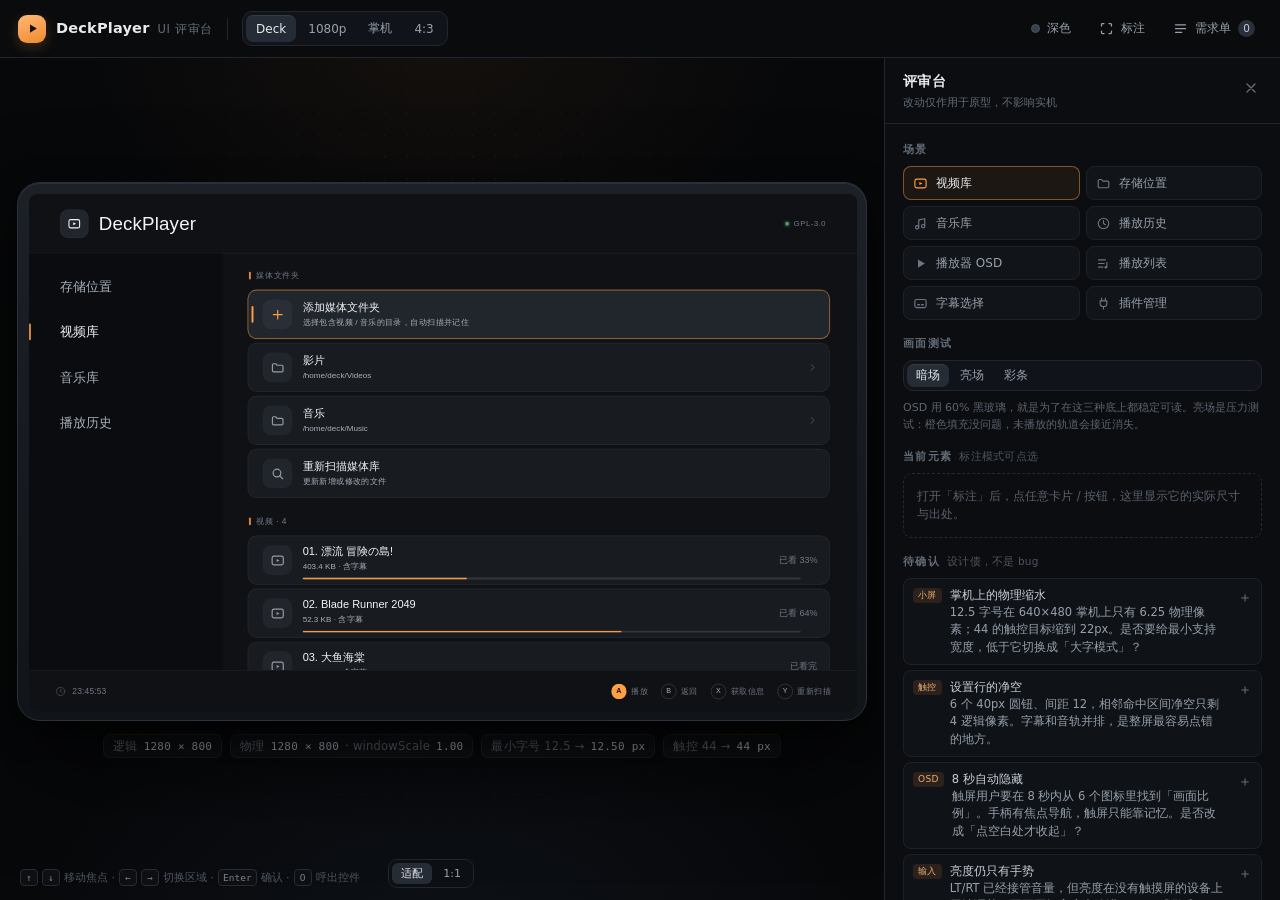
==== web/ui-review/index.html @ 8479e763 "新增浏览器版 UI 评审台：1:1 还原来检阅设计 目的是让设计评审脱离「必须坐在开发机前跑 C++」，在电脑 / 手机 / 平板上都能 打开、点、量、记需求，避免口头描述与实机再次跑偏。  不是第二" ====
<!DOCTYPE html>
<html lang="zh-CN">
<head>
<meta charset="utf-8">
<meta name="viewport" content="width=device-width, initial-scale=1, viewport-fit=cover">
<meta name="color-scheme" content="dark">
<title>DeckPlayer · UI 评审台</title>
<link rel="icon" href="data:image/svg+xml,%3Csvg xmlns='http://www.w3.org/2000/svg' viewBox='0 0 32 32'%3E%3Crect width='32' height='32' rx='9' fill='%23FF9F45'/%3E%3Cpath d='M12 9.5 22 16 12 22.5Z' fill='%231A1208'/%3E%3C/svg%3E">
<link rel="stylesheet" href="styles.css">
</head>
<body>

<div class="console" id="console">

  <header class="topbar">
    <div class="brand">
      <span class="brand-mark" aria-hidden="true">
        <svg width="15" height="15" viewBox="0 0 24 24"><path d="M8 5.4 19 12 8 18.6Z" fill="currentColor"/></svg>
      </span>
      <span class="brand-text">DeckPlayer<em>UI 评审台</em></span>
    </div>

    <div class="topbar-sep" aria-hidden="true"></div>

    <div class="seg" id="deviceSeg" role="group" aria-label="设备"></div>

    <div class="topbar-right">
      <button class="ghost-btn" id="themeBtn" title="切换深色 / OLED 真黑">
        <span class="dot" id="themeDot"></span><span class="lbl" id="themeLabel">深色</span>
      </button>
      <button class="ghost-btn" id="annotateBtn" title="显示尺寸标注与风险点 (N)">
        <svg width="15" height="15" viewBox="0 0 24 24" fill="none" stroke="currentColor" stroke-width="2" stroke-linecap="round"><path d="M4 8V5.5A1.5 1.5 0 0 1 5.5 4H8M16 4h2.5A1.5 1.5 0 0 1 20 5.5V8M20 16v2.5a1.5 1.5 0 0 1-1.5 1.5H16M8 20H5.5A1.5 1.5 0 0 1 4 18.5V16"/></svg>
        <span class="lbl">标注</span>
      </button>
      <button class="ghost-btn" id="dockBtn" title="评审面板 (D)">
        <svg width="15" height="15" viewBox="0 0 24 24" fill="none" stroke="currentColor" stroke-width="2" stroke-linecap="round"><path d="M4 6h16M4 12h16M4 18h10"/></svg>
        <span class="lbl">需求单</span>
        <span class="pill-count" id="dockCount">0</span>
      </button>
    </div>
  </header>

  <div class="workbench" id="workbench">
    <main class="stage" id="stage">
      <div class="device-wrap">
        <div class="device" id="device">
          <div class="screen" id="screen" data-theme="dark"></div>
        </div>
        <div class="stage-meta" id="stageMeta"></div>
      </div>

      <div class="stage-hint" id="stageHint">
        <kbd>↑</kbd><kbd>↓</kbd> 移动焦点 · <kbd>←</kbd><kbd>→</kbd> 切换区域 · <kbd>Enter</kbd> 确认 · <kbd>O</kbd> 呼出控件
      </div>

      <div class="stage-zoom" id="stageZoom" role="group" aria-label="缩放">
        <button data-zoom="fit" class="on" title="缩放到适合窗口">适配</button>
        <button data-zoom="actual" title="1:1 逻辑像素，可滚动查看细节">1:1</button>
      </div>
    </main>

    <aside class="dock" id="dock" aria-label="评审面板">
      <div class="dock-head">
        <div>
          <h2>评审台</h2>
          <p>改动仅作用于原型，不影响实机</p>
        </div>
        <button class="icon-btn" id="dockClose" aria-label="收起">
          <svg width="16" height="16" viewBox="0 0 24 24" fill="none" stroke="currentColor" stroke-width="2" stroke-linecap="round"><path d="M6 6l12 12M18 6L6 18"/></svg>
        </button>
      </div>

      <div class="dock-body">
        <section class="dock-sec">
          <h3>场景</h3>
          <div class="scenarios" id="scenarios"></div>
        </section>

        <section class="dock-sec">
          <h3>画面测试</h3>
          <div class="seg tiny" id="sceneSeg" role="group" aria-label="播放器画面">
            <button data-scene="dark" class="on">暗场</button>
            <button data-scene="bright">亮场</button>
            <button data-scene="bars">彩条</button>
          </div>
          <p class="dock-note">OSD 用 60% 黑玻璃，就是为了在这三种底上都稳定可读。亮场是压力测试：橙色填充没问题，未播放的轨道会接近消失。</p>
        </section>

        <section class="dock-sec" id="specSection">
          <h3>当前元素 <span class="dim" id="specHint">标注模式可点选</span></h3>
          <div id="specBox" class="spec-empty">
            打开「标注」后，点任意卡片 / 按钮，这里显示它的实际尺寸与出处。
          </div>
        </section>

        <section class="dock-sec">
          <h3>待确认 <span class="dim">设计债，不是 bug</span></h3>
          <div id="risks" class="risks"></div>
        </section>

        <section class="dock-sec">
          <h3>需求单 <span class="count" id="count">0</span></h3>
          <div class="composer" id="composer">
            <div class="composer-target" id="composerTarget">整体 · 视频库</div>
            <textarea id="commentInput" rows="2" placeholder="哪里不对、希望改成什么样…"></textarea>
            <div class="composer-actions">
              <button class="primary" id="addComment">记一条</button>
              <button id="exportMd">导出 Markdown</button>
              <button id="clearComments" class="danger-ghost">清空</button>
            </div>
          </div>
          <div class="comments" id="comments"></div>
        </section>

        <p class="dock-foot">
          原型与实机的差异：字体用系统字代替内置中文字体；画面是 CSS 模拟；
          封面图尚未接入。其余尺寸、颜色、间距均取自 <code>ui/design.hpp</code>。
        </p>
      </div>
    </aside>
  </div>
</div>

<div class="tooltip" id="tooltip" hidden></div>
<div class="toast" id="toast" hidden></div>

<script src="app.js"></script>
</body>
</html>
---- web/ui-review/styles.css ----
/* ============================================================
   DeckPlayer · UI 评审台
   控制台自身的样式与「模拟器内」的样式分开：
   .screen 内部的所有数值 = 实机逻辑像素，1:1 对应 ui/design.hpp
   ============================================================ */

* { box-sizing: border-box; }

:root {
  --c-bg:      #07080A;
  --c-panel:   #0C0E11;
  --c-panel-2: #111419;
  --c-line:    #22262D;
  --c-line-2:  #2C323A;
  --c-ink:     #E8EAEE;
  --c-dim:     #99A1AC;
  --c-mute:    #646C78;
  --c-accent:  #FF9F45;
  --c-blue:    #6AA6FF;
  --font-ui: -apple-system, BlinkMacSystemFont, "SF Pro Text", "Segoe UI",
             "PingFang SC", "Hiragino Sans GB", "Microsoft YaHei", system-ui, sans-serif;
  --font-num: "SF Mono", ui-monospace, "JetBrains Mono", Menlo, monospace;
}

html, body {
  margin: 0;
  height: 100%;
  background: var(--c-bg);
  color: var(--c-ink);
  font-family: var(--font-ui);
  -webkit-font-smoothing: antialiased;
  text-rendering: optimizeLegibility;
  overflow: hidden;
}

button { font: inherit; color: inherit; background: none; border: 0; cursor: pointer; }
button:focus-visible { outline: 2px solid var(--c-blue); outline-offset: 2px; }
code { font-family: var(--font-num); font-size: .92em; color: #B9C1CC; }

/* ── 控制台骨架 ───────────────────────────────────────────── */

.console {
  display: grid;
  grid-template-rows: 58px minmax(0, 1fr);
  height: 100dvh;
}

.workbench {
  --dock-w: 396px;
  position: relative;
  display: grid;
  grid-template-columns: minmax(0, 1fr) 396px;
  min-height: 0;
  transition: grid-template-columns .22s ease;
}
.workbench.dock-closed { grid-template-columns: minmax(0, 1fr) 0px; --dock-w: 0px; }
.workbench.dock-closed .dock { display: none; }

/* ── 顶栏 ─────────────────────────────────────────────────── */

.topbar {
  display: flex;
  align-items: center;
  gap: 14px;
  padding: 0 14px 0 18px;
  border-bottom: 1px solid var(--c-line);
  background: rgba(10, 12, 15, .92);
  backdrop-filter: blur(14px);
  z-index: 5;
}

.brand { display: flex; align-items: center; gap: 10px; flex: none; }
.brand-mark {
  width: 28px; height: 28px; border-radius: 9px;
  display: grid; place-items: center;
  color: #1A1208;
  background: linear-gradient(160deg, #FFB877, #F08A2E);
  box-shadow: 0 4px 14px rgba(255, 159, 69, .22);
}
.brand-text {
  font-size: 14.5px; font-weight: 600; letter-spacing: .2px;
  display: flex; align-items: baseline; gap: 8px; white-space: nowrap;
}
.brand-text em {
  font-style: normal; font-weight: 400; font-size: 11.5px;
  color: var(--c-mute); letter-spacing: .06em;
}

.topbar-sep { width: 1px; height: 22px; background: var(--c-line); flex: none; }

.topbar-right { margin-left: auto; display: flex; align-items: center; gap: 6px; }

.seg {
  display: flex; gap: 2px; padding: 3px;
  background: #101319;
  border: 1px solid var(--c-line);
  border-radius: 10px;
}
.seg button {
  padding: 5px 10px; border-radius: 7px;
  font-size: 12px; color: var(--c-dim); white-space: nowrap;
  transition: background .12s, color .12s;
}
.seg button:hover { color: var(--c-ink); background: rgba(255,255,255,.04); }
.seg button.on {
  color: var(--c-ink); background: #262C35;
  box-shadow: inset 0 1px 0 rgba(255,255,255,.07);
}
.seg.tiny button { font-size: 11.5px; padding: 4px 9px; }

.ghost-btn {
  display: inline-flex; align-items: center; gap: 7px;
  height: 30px; padding: 0 10px; border-radius: 8px;
  font-size: 12px; color: var(--c-dim);
  border: 1px solid transparent;
  transition: background .12s, color .12s, border-color .12s;
}
.ghost-btn:hover { color: var(--c-ink); background: #14181E; border-color: var(--c-line); }
.ghost-btn.on { color: var(--c-ink); background: rgba(106,166,255,.10); border-color: rgba(106,166,255,.35); }
.ghost-btn .dot {
  width: 9px; height: 9px; border-radius: 50%;
  background: #3A404A; border: 1px solid #4A515C;
}
.ghost-btn .dot.oled { background: #000; border-color: #545B66; }
.pill-count {
  min-width: 17px; height: 17px; padding: 0 4px; border-radius: 9px;
  background: #2A303A; color: #C8CED8;
  font-size: 10.5px; line-height: 17px; text-align: center;
  font-variant-numeric: tabular-nums;
}
.pill-count.has { background: var(--c-accent); color: #1A1208; font-weight: 600; }

.icon-btn {
  width: 30px; height: 30px; border-radius: 8px;
  display: grid; place-items: center; color: var(--c-mute);
}
.icon-btn:hover { background: #191D24; color: var(--c-ink); }

/* ── 舞台 ─────────────────────────────────────────────────── */

.stage {
  position: relative;
  display: flex; align-items: center; justify-content: center;
  min-width: 0; min-height: 0;
  padding: 26px 24px 44px;
  overflow: hidden;
  background:
    radial-gradient(58% 46% at 50% -4%, rgba(255,159,69,.055), transparent 72%),
    radial-gradient(70% 60% at 50% 112%, rgba(86,118,168,.09), transparent 72%),
    #07080A;
}
.stage::before {
  content: "";
  position: absolute; inset: 0;
  background-image: radial-gradient(rgba(255,255,255,.045) 1px, transparent 1px);
  background-size: 22px 22px;
  -webkit-mask-image: radial-gradient(60% 60% at 50% 46%, #000 30%, transparent 100%);
  mask-image: radial-gradient(60% 60% at 50% 46%, #000 30%, transparent 100%);
  pointer-events: none;
}

.device-wrap { position: relative; display: flex; flex-direction: column; align-items: center; gap: 13px; }
.device {
  position: relative;
  padding: 11px;
  border-radius: 23px;
  background: linear-gradient(180deg, #1C2027, #111419);
  border: 1px solid #2B313A;
  box-shadow:
    0 44px 100px rgba(0,0,0,.66),
    0 10px 30px rgba(0,0,0,.5),
    inset 0 1px 0 rgba(255,255,255,.07);
}

.stage-meta {
  display: flex; align-items: center; gap: 8px; flex-wrap: wrap; justify-content: center;
  font-size: 11.5px; color: var(--c-mute);
  letter-spacing: .02em;
}
.stage-meta b {
  font-weight: 500; color: #B7BECA;
  font-family: var(--font-num); font-size: 11px;
}
.stage-meta .chip {
  display: inline-flex; align-items: center; gap: 6px;
  height: 24px; padding: 0 9px; border-radius: 7px;
  background: rgba(255,255,255,.035);
  border: 1px solid rgba(255,255,255,.055);
}
.stage-meta .chip.warn {
  color: #FFC98E; background: rgba(255,159,69,.09);
  border-color: rgba(255,159,69,.24);
}

.stage-hint {
  position: absolute; left: 20px; bottom: 14px;
  display: flex; align-items: center; gap: 4px;
  font-size: 11px; color: #4E5661; white-space: nowrap;
  pointer-events: none;
}

.stage-zoom {
  position: absolute; right: calc(var(--dock-w) + 14px); bottom: 12px;
  z-index: 8;
  display: flex; gap: 2px; padding: 3px;
  border-radius: 9px;
  background: rgba(13,16,20,.9);
  border: 1px solid var(--c-line);
  backdrop-filter: blur(10px);
}
.stage-zoom button {
  padding: 3px 9px; border-radius: 6px;
  font-size: 11px; color: var(--c-dim);
}
.stage-zoom button:hover { color: var(--c-ink); }
.stage-zoom button.on { background: #262C35; color: var(--c-ink); }

/* 1:1 查看：设备按字号真实大小铺开，舞台滚动 */
.stage.zoomed {
  display: block;
  overflow: auto;
  padding: 16px 16px 42px;
}
.stage.zoomed .device-wrap { width: max-content; margin: 0 auto; }
.stage-hint kbd {
  font-family: var(--font-num); font-size: 9.5px;
  min-width: 18px; height: 17px; padding: 0 4px;
  display: inline-grid; place-items: center;
  border: 1px solid #262C34; border-radius: 4px;
  color: #7A828E; background: #0D0F13;
}

/* ── 评审面板 ─────────────────────────────────────────────── */

.dock {
  display: flex; flex-direction: column;
  min-height: 0;
  background: #0B0D10;
  border-left: 1px solid var(--c-line);
  z-index: 4;
}
.dock-head {
  flex: none; display: flex; align-items: flex-start; gap: 12px;
  padding: 15px 14px 13px 18px;
  border-bottom: 1px solid var(--c-line);
}
.dock-head h2 { margin: 0; font-size: 13.5px; font-weight: 600; letter-spacing: .02em; }
.dock-head p { margin: 4px 0 0; font-size: 11px; color: var(--c-mute); }
.dock-head .icon-btn { margin-left: auto; }

.dock-body { overflow-y: auto; padding: 2px 18px 26px; scrollbar-width: thin; }
.dock-body::-webkit-scrollbar { width: 5px; }
.dock-body::-webkit-scrollbar-thumb { background: #262C34; border-radius: 3px; }

.dock-sec { padding-top: 17px; }
.dock-sec h3 {
  margin: 0 0 9px; font-size: 10.5px; font-weight: 600;
  letter-spacing: .13em; text-transform: uppercase; color: var(--c-mute);
  display: flex; align-items: center; gap: 7px;
}
.dock-sec h3 .dim { font-weight: 400; letter-spacing: .02em; text-transform: none; color: #4E5661; font-size: 10.5px; }
.dock-sec h3 .count {
  margin-left: auto; min-width: 18px; height: 18px; padding: 0 5px;
  border-radius: 9px; background: #232932; color: #AEB6C2;
  font-size: 10.5px; line-height: 18px; text-align: center; letter-spacing: 0;
}
.dock-sec h3 .count.has { background: var(--c-accent); color: #1A1208; }

.dock-note { margin: 8px 0 0; font-size: 11px; line-height: 1.55; color: #5C646F; }

.scenarios { display: grid; grid-template-columns: 1fr 1fr; gap: 6px; }
.scenario {
  display: flex; align-items: center; gap: 8px;
  height: 34px; padding: 0 9px; border-radius: 8px;
  background: #11151A; border: 1px solid #1D2229;
  font-size: 12px; color: var(--c-dim); text-align: left;
  transition: background .12s, border-color .12s, color .12s;
}
.scenario svg { color: #6E7683; flex: none; }
.scenario:hover { background: #161B22; color: var(--c-ink); border-color: #2A313A; }
.scenario.on { color: var(--c-ink); border-color: rgba(255,159,69,.45); background: rgba(255,159,69,.07); }
.scenario.on svg { color: var(--c-accent); }

.spec-empty {
  padding: 13px 13px; border-radius: 9px;
  border: 1px dashed #242A32;
  font-size: 11.5px; line-height: 1.6; color: #59616C;
}
.spec-card {
  border: 1px solid #232932; border-radius: 10px;
  background: #11151A; padding: 12px 13px;
}
.spec-card .name { font-size: 12.5px; font-weight: 600; color: var(--c-ink); }
.spec-card .path { margin-top: 3px; font-family: var(--font-num); font-size: 10px; color: #5D6671; word-break: break-all; }
.spec-card dl { margin: 10px 0 0; display: grid; grid-template-columns: 54px 1fr; gap: 6px 8px; }
.spec-card dt { font-size: 10.5px; color: #5D6671; }
.spec-card dd { margin: 0; font-size: 11.5px; color: #C2C9D4; line-height: 1.45; }
.spec-card .risk {
  margin-top: 11px; padding: 9px 10px; border-radius: 7px;
  background: rgba(255,159,69,.07); border: 1px solid rgba(255,159,69,.2);
  font-size: 11px; line-height: 1.55; color: #E7BE93;
}
.spec-card .risk b { display: block; color: #FFB877; font-size: 10.5px; letter-spacing: .06em; margin-bottom: 3px; }
.spec-card .use {
  margin-top: 10px; width: 100%; height: 30px; border-radius: 7px;
  background: #222933; color: #D6DCE5; font-size: 11.5px;
}
.spec-card .use:hover { background: #2A323D; color: #fff; }

.risks { display: flex; flex-direction: column; gap: 5px; }
.risk-item {
  display: flex; align-items: flex-start; gap: 8px;
  padding: 8px 9px; border-radius: 8px;
  background: #0F1216; border: 1px solid #1C2128;
  font-size: 11.5px; line-height: 1.5; color: #96A0AC;
}
.risk-item .tag {
  flex: none; margin-top: 1px; padding: 1px 5px; border-radius: 4px;
  font-size: 9px; letter-spacing: .04em;
  background: rgba(255,159,69,.12); color: #E8AE73;
}
.risk-item button {
  margin-left: auto; flex: none; width: 20px; height: 20px; border-radius: 5px;
  color: #6E7783; font-size: 14px; line-height: 1;
}
.risk-item button:hover { background: #232A33; color: #fff; }

.composer {
  border: 1px solid #232932; border-radius: 10px; background: #101419;
  padding: 9px 10px 10px;
}
.composer-target {
  font-size: 10.5px; color: #808A96; margin-bottom: 7px;
  display: flex; align-items: center; gap: 5px;
}
.composer-target::before {
  content: ""; width: 3px; height: 11px; border-radius: 2px; background: var(--c-accent);
}
.composer textarea {
  width: 100%; resize: vertical; min-height: 48px; max-height: 140px;
  background: #0A0D10; border: 1px solid #20262E; border-radius: 7px;
  color: var(--c-ink); font: 12px/1.55 var(--font-ui);
  padding: 7px 8px; outline: none;
}
.composer textarea:focus { border-color: rgba(106,166,255,.5); }
.composer textarea::placeholder { color: #4C545F; }
.composer-actions { display: flex; gap: 6px; margin-top: 7px; }
.composer-actions button {
  height: 27px; padding: 0 10px; border-radius: 6px;
  font-size: 11.5px; color: var(--c-dim); background: #171C22;
  border: 1px solid #232A33;
}
.composer-actions button:hover { color: #fff; background: #1D232B; }
.composer-actions .primary {
  background: linear-gradient(180deg, #FFAE5C, #F2922F);
  border-color: transparent; color: #1A1208; font-weight: 600;
}
.composer-actions .primary:hover { filter: brightness(1.06); background: linear-gradient(180deg, #FFAE5C, #F2922F); color: #1A1208; }
.composer-actions .danger-ghost { margin-left: auto; border-color: transparent; background: none; color: #5F6773; }
.composer-actions .danger-ghost:hover { color: #FF8A8A; background: rgba(255,107,107,.08); }

.comments { display: flex; flex-direction: column; gap: 6px; margin-top: 9px; }
.comment {
  position: relative; padding: 9px 10px 9px 12px; border-radius: 8px;
  background: #101419; border: 1px solid #1E242C;
}
.comment::before {
  content: ""; position: absolute; left: 0; top: 9px; bottom: 9px;
  width: 2px; border-radius: 1px; background: rgba(255,159,69,.65);
}
.comment .meta {
  display: flex; align-items: center; gap: 6px;
  font-size: 10px; color: #5F6874; margin-bottom: 4px;
}
.comment .meta b { font-weight: 500; color: #9AA4B0; font-size: 10.5px; }
.comment .meta button { margin-left: auto; color: #4F5762; font-size: 13px; line-height: 1; }
.comment .meta button:hover { color: #FF8A8A; }
.comment p { margin: 0; font-size: 11.5px; line-height: 1.55; color: #C6CDD7; white-space: pre-wrap; word-break: break-word; }

.dock-foot {
  margin: 22px 0 0; padding-top: 14px; border-top: 1px solid #1B2027;
  font-size: 10.5px; line-height: 1.65; color: #4F5762;
}

/* ── 提示 ─────────────────────────────────────────────────── */

.tooltip {
  position: fixed; z-index: 90; pointer-events: none;
  max-width: 320px; padding: 7px 9px; border-radius: 7px;
  background: rgba(16,20,25,.97); border: 1px solid rgba(106,166,255,.4);
  box-shadow: 0 10px 30px rgba(0,0,0,.5);
  font-size: 11px; line-height: 1.5; color: #DCE2EA;
}
.tooltip b { display: block; font-size: 11.5px; color: #fff; margin-bottom: 2px; }
.tooltip em { font-style: normal; color: #8FB8F5; font-family: var(--font-num); font-size: 10.5px; }

.toast {
  position: fixed; left: 50%; top: 72px; transform: translateX(-50%);
  z-index: 95; padding: 9px 15px; border-radius: 9px;
  background: rgba(20,25,31,.96); border: 1px solid #2C333D;
  box-shadow: 0 16px 40px rgba(0,0,0,.5);
  font-size: 12px; color: #DCE2EA; white-space: nowrap;
  animation: toastIn .18s ease-out;
}
@keyframes toastIn { from { opacity: 0; transform: translate(-50%, -6px); } }

/* ============================================================
   模拟器：以下全部是实机逻辑像素
   ============================================================ */

.screen {
  --bg: #0F1114;
  --surface: #181B20;
  --surface-raised: #21252C;
  --surface-sunken: #2A2F37;
  --outline: #2B3038;
  --outline-strong: #3C434E;
  --text: #F3F4F6;
  --text-dim: #A8AFBA;
  --text-mute: #717884;
  --accent: #FF9F45;
  --accent-ink: #1A1208;
  --danger: #FF6B6B;
  --sidebar: #0A0C0F;

  position: relative;
  overflow: hidden;
  border-radius: 13px;
  background: var(--bg);
  color: var(--text);
  font-family: -apple-system, BlinkMacSystemFont, "PingFang SC", "Hiragino Sans GB",
               "Microsoft YaHei", "Noto Sans CJK SC", sans-serif;
  font-size: 17px;
  line-height: 1.32;
  transform-origin: top left;
  user-select: none;
  -webkit-tap-highlight-color: transparent;
}
.screen[data-theme="oled"] {
  --bg: #000000;
  --surface: #0B0C0F;
  --surface-raised: #15171B;
  --surface-sunken: #1E2126;
  --outline: #1E2126;
  --outline-strong: #333841;
  --text-mute: #6C737E;
  --sidebar: #000000;
}

.screen button { cursor: pointer; }
.app { position: absolute; inset: 0; display: flex; flex-direction: column; }
.app.hidden { opacity: 0; pointer-events: none; }

/* 顶栏 */
.app-header {
  flex: none; height: 92px;
  display: flex; align-items: center; gap: 16px;
  padding: 0 48px;
  border-bottom: 1px solid rgba(255,255,255,.055);
}
.app-header .mark {
  width: 44px; height: 44px; border-radius: 12px;
  background: var(--surface-raised);
  border: 1px solid var(--outline);
  display: grid; place-items: center;
  color: var(--text);
}
.app-header .mark svg { width: 22px; height: 22px; }
.app-header h1 {
  margin: 0; font-size: 29px; font-weight: 500; letter-spacing: .2px;
}
.app-header .ver {
  margin-left: auto; display: flex; align-items: center; gap: 7px;
  font-size: 12.5px; color: var(--text-mute); letter-spacing: .04em;
}
.app-header .ver i {
  width: 6px; height: 6px; border-radius: 50%; background: #4C9E6A;
  box-shadow: 0 0 0 3px rgba(76,158,106,.14);
}

/* 主体 */
.app-body { flex: 1; display: flex; min-height: 0; }

.sidebar {
  flex: none; width: 300px;
  padding: 20px 0;
  background: var(--sidebar);
  display: flex; flex-direction: column; gap: 8px;
  border-right: 1px solid rgba(255,255,255,.035);
}
.nav-item {
  position: relative; height: 62px; flex: none;
  display: flex; align-items: center;
  padding: 0 40px 0 48px;
  font-size: 20px; color: var(--text-dim);
  transition: color .1s;
}
.nav-item .bar {
  position: absolute; left: 0; top: 50%; transform: translateY(-50%);
  width: 3px; height: 0; border-radius: 2px; background: var(--accent);
  transition: height .12s ease;
}
.nav-item.active { color: var(--text); }
.nav-item.active .bar { height: 26px; opacity: .85; }
.nav-item.focused { color: #fff; }
.nav-item.focused .bar { height: 26px; opacity: 1; }
.nav-item.focused::after {
  content: ""; position: absolute; inset: 6px 12px 6px 6px;
  border-radius: 10px; background: rgba(255,255,255,.035); z-index: -1;
}

.main { flex: 1; min-width: 0; display: flex; flex-direction: column; }
.list {
  flex: 1; min-height: 0; overflow-y: auto;
  padding: 4px 28px 110px 24px;
  scrollbar-width: thin;
  scrollbar-color: rgba(255,255,255,.1) transparent;
}
.list::-webkit-scrollbar { width: 4px; }
.list::-webkit-scrollbar-thumb { background: rgba(255,255,255,.1); border-radius: 2px; }

/* 分组标题 */
.section-h {
  height: 46px;
  display: flex; align-items: center; gap: 8px;
  padding: 14px 0 0 16px;
  font-size: 13px; letter-spacing: .6px; color: var(--text-mute);
}
.section-h .tick {
  width: 3px; height: 12px; border-radius: 1.5px;
  background: rgba(255,159,69,.85);
}

/* 卡片行 */
.cell {
  position: relative;
  height: 76px;
  margin: 6px 14px;
  padding: 0 18px 0 22px;
  border-radius: 14px;
  background: var(--surface);
  border: 1px solid rgba(43,48,56,.75);
  display: flex; align-items: center; gap: 16px;
  transition: background .12s, border-color .12s;
}
.screen[data-theme="oled"] .cell { border-color: rgba(46,52,61,.75); }
.cell.focused {
  background: var(--surface-raised);
  border-color: rgba(255,159,69,.65);
  box-shadow: 0 0 0 1px rgba(255,159,69,.10);
}
.cell.focused::before {
  content: ""; position: absolute; left: 5px; top: 50%;
  width: 3px; height: 26px; border-radius: 1.5px;
  background: var(--accent); transform: translateY(-50%);
}
.cell .tile {
  flex: none; width: 46px; height: 46px; border-radius: 13px;
  background: rgba(42,47,55,.55);
  display: grid; place-items: center;
  color: rgba(168,175,186,.85);
}
.cell.focused .tile { background: var(--surface-sunken); color: var(--accent); }
.cell .body { flex: 1; min-width: 0; display: flex; flex-direction: column; gap: 3px; }
.cell.has-progress .body { transform: translateY(-3px); }
.cell .title {
  font-size: 17px; color: var(--text);
  white-space: nowrap; overflow: hidden; text-overflow: ellipsis;
}
.cell .sub {
  font-size: 12.5px; color: var(--text-dim);
  white-space: nowrap; overflow: hidden; text-overflow: ellipsis;
}
.cell .badge {
  flex: none; font-size: 14px; color: var(--text-mute);
  font-variant-numeric: tabular-nums;
}
.cell.focused .badge { color: var(--text-dim); }
.cell .chev { flex: none; color: rgba(113,120,132,.8); display: grid; place-items: center; }
.cell .pbar {
  position: absolute; left: 84px; right: 44px; bottom: 7px;
  height: 3px; border-radius: 2px; overflow: hidden;
  background: rgba(243,244,246,.12);
}
.cell .pbar i {
  display: block; height: 100%; border-radius: 2px;
  background: rgba(255,159,69,.95);
}

/* 空态 */
.empty-state {
  height: 260px; display: flex; flex-direction: column;
  align-items: center; justify-content: center; gap: 0;
  padding-bottom: 24px;
}
.empty-state .ring {
  width: 76px; height: 76px; border-radius: 50%;
  background: rgba(24,27,32,.9); border: 1px solid rgba(43,48,56,.9);
  display: grid; place-items: center; color: rgba(255,159,69,.9);
  margin-bottom: 22px;
}
.empty-state .t { font-size: 17px; color: var(--text); }
.empty-state .h {
  margin-top: 10px; font-size: 12.5px; line-height: 1.6;
  color: rgba(168,175,186,.78); text-align: center; white-space: pre-line;
}

/* 底部提示栏 */
.app-footer {
  flex: none; height: 64px;
  display: flex; align-items: center;
  padding: 0 40px;
  border-top: 1px solid rgba(255,255,255,.055);
  font-size: 13px; color: var(--text-mute);
}
.app-footer .clock {
  display: flex; align-items: center; gap: 9px;
  font-variant-numeric: tabular-nums; letter-spacing: .02em;
}
.app-footer .clock svg { opacity: .55; }
.app-footer .hints { margin-left: auto; display: flex; align-items: center; gap: 20px; }
.hint { display: flex; align-items: center; gap: 7px; white-space: nowrap; }
.hint .k {
  width: 24px; height: 24px; border-radius: 50%;
  border: 1px solid var(--outline-strong);
  display: grid; place-items: center;
  font-size: 11px; color: var(--text-dim); letter-spacing: .02em;
}
.hint .k.a { background: var(--accent); border-color: transparent; color: var(--accent-ink); font-weight: 600; }

/* 正在播放条 */
.np {
  position: absolute; left: 0; right: 0; bottom: 64px; height: 64px;
  display: flex; align-items: center; gap: 14px;
  padding: 0 28px;
  background: var(--surface);
  border-top: 1px solid var(--outline);
}
.np .tile {
  width: 40px; height: 40px; border-radius: 10px;
  background: var(--accent); color: var(--accent-ink);
  display: grid; place-items: center;
}
.np .meta { min-width: 0; display: flex; flex-direction: column; gap: 2px; }
.np .t { font-size: 17px; white-space: nowrap; overflow: hidden; text-overflow: ellipsis; }
.np .s { font-size: 12.5px; color: var(--text-dim); }
.np .time { margin-left: auto; font-size: 14px; color: var(--text-mute); font-variant-numeric: tabular-nums; }
.np .line { position: absolute; left: 0; right: 0; bottom: 0; height: 2px; background: rgba(255,255,255,.08); }
.np .line i { display: block; height: 100%; background: var(--accent); }

/* ── 播放器 ───────────────────────────────────────────────── */

.player {
  position: absolute; inset: 0; background: #000;
  opacity: 0; pointer-events: none;
  transition: opacity .18s ease;
  z-index: 10;
}
.player.on { opacity: 1; pointer-events: auto; }

.scene { position: absolute; inset: 0; overflow: hidden; }
.scene .grain {
  position: absolute; inset: 0; opacity: .055; mix-blend-mode: overlay;
  background-image: url("data:image/svg+xml,%3Csvg xmlns='http://www.w3.org/2000/svg' width='140' height='140'%3E%3Cfilter id='n'%3E%3CfeTurbulence type='fractalNoise' baseFrequency='.9' numOctaves='2'/%3E%3C/filter%3E%3Crect width='140' height='140' filter='url(%23n)'/%3E%3C/svg%3E");
}
.scene.dark {
  background:
    radial-gradient(52% 62% at 26% 34%, rgba(72,110,124,.42), transparent 68%),
    radial-gradient(40% 46% at 74% 26%, rgba(146,96,54,.24), transparent 70%),
    radial-gradient(70% 70% at 52% 108%, rgba(16,30,44,.9), transparent 74%),
    linear-gradient(165deg, #16202A 0%, #0C1319 46%, #06090C 100%);
}
.scene.dark::after {
  content: ""; position: absolute; inset: 0;
  background: radial-gradient(62% 66% at 50% 46%, transparent 40%, rgba(0,0,0,.62) 100%);
}
.scene.bright {
  background:
    radial-gradient(46% 54% at 62% 28%, #FFFFFF 0%, rgba(255,255,255,0) 70%),
    radial-gradient(60% 60% at 20% 72%, #C8D8E4 0%, rgba(200,216,228,0) 72%),
    linear-gradient(174deg, #EFF3F6 0%, #D6E1EA 52%, #AFC2D2 100%);
}
.scene.bars {
  background:
    linear-gradient(180deg,
      #B9B9B9 0 62%, #0B0B0B 62% 64%,
      #0B1E5B 64% 72%, #FFFFFF 72% 76%, #3B0A4A 76% 84%,
      #0A0A0A 84% 86%, #101010 86% 92%, #1B1B1B 92% 100%),
    linear-gradient(90deg,
      #B9B9B9 0 14.28%, #B9B900 14.28% 28.56%, #00B9B9 28.56% 42.84%,
      #00B900 42.84% 57.12%, #B900B9 57.12% 71.4%, #B90000 71.4% 85.68%,
      #0000B9 85.68% 100%);
  background-blend-mode: multiply;
}

/* OSD
   容器本身不吃指针事件 —— 否则「点画面空白处收起控件」会被挡住。
   只有真正的控件重新打开 pointer-events。 */
.osd { position: absolute; inset: 0; opacity: 0; pointer-events: none; }
.osd.on { opacity: 1; }
.osd.fade { transition: opacity .24s cubic-bezier(.22,.61,.36,1); }
.osd .osd-btn,
.osd .osd-pill,
.osd .seek-hit { pointer-events: auto; }
.osd:not(.on) .osd-btn,
.osd:not(.on) .osd-pill,
.osd:not(.on) .seek-hit { pointer-events: none; }

.osd-top {
  position: absolute; left: 0; right: 0; top: 0; height: 112px;
  background: linear-gradient(to bottom,
    rgba(0,0,0,.80) 0%, rgba(0,0,0,.66) 30%,
    rgba(0,0,0,.42) 58%, rgba(0,0,0,.16) 84%, rgba(0,0,0,0) 100%);
  pointer-events: none;
}
.osd-bottom {
  position: absolute; left: 0; right: 0; bottom: 0; height: 238px;
  background: linear-gradient(to bottom,
    rgba(0,0,0,.06) 0%, rgba(0,0,0,.06) 26%,
    rgba(0,0,0,.60) 60%, rgba(0,0,0,.94) 100%);
  pointer-events: none;
}

.osd-title {
  position: absolute; font-size: 20px; color: rgba(255,255,255,.99);
  white-space: nowrap; overflow: hidden; text-overflow: ellipsis;
}
.osd-meta {
  position: absolute; font-size: 12.5px; color: rgba(255,255,255,.59);
  white-space: nowrap; letter-spacing: .01em;
}
.osd-clock { position: absolute; font-size: 14px; color: rgba(255,255,255,.59); font-variant-numeric: tabular-nums; }

.osd-btn {
  position: absolute; border-radius: 50%;
  display: grid; place-items: center;
  background: rgba(8,10,14,.61);
  border: 1px solid rgba(255,255,255,.157);
  color: rgba(255,255,255,.93);
  transition: background .1s, border-color .1s, transform .1s;
}
.osd-btn:hover { background: rgba(8,10,14,.78); border-color: rgba(255,159,69,.45); }
.osd-btn:active { background: rgba(8,10,14,.84); border-color: rgba(255,159,69,.78); transform: scale(.96); }
.osd-btn.play {
  background: var(--accent); border-color: transparent;
  color: #140E08;
  box-shadow: 0 6px 22px rgba(255,159,69,.28);
}
.osd-btn.play:hover { background: #FFB067; border-color: transparent; }
.osd-btn.play:active { background: #FFB877; transform: scale(.965); }

.osd-pill {
  position: absolute; height: 34px; border-radius: 17px;
  display: flex; align-items: center; gap: 6px;
  padding: 0 12px 0 10px;
  background: rgba(8,10,14,.61);
  border: 1px solid rgba(255,159,69,.353);
  color: rgba(255,255,255,.94);
  font-size: 14px; font-variant-numeric: tabular-nums;
}
.osd-pill svg { color: var(--accent); }
.osd-pill:hover { background: rgba(8,10,14,.78); border-color: rgba(255,159,69,.62); }

.osd-time {
  position: absolute; font-size: 14px; color: rgba(255,255,255,.91);
  font-variant-numeric: tabular-nums;
}
.osd-time.total { color: rgba(255,255,255,.51); }

.seek-hit { position: absolute; height: 46px; cursor: pointer; }
.seek-track {
  position: absolute; left: 0; right: 0; top: calc(50% - 2.5px); height: 5px;
  border-radius: 2.5px; background: rgba(255,255,255,.204);
}
.seek-fill { position: absolute; left: 0; top: 0; bottom: 0; border-radius: 2.5px; background: var(--accent); }
.seek-knob {
  position: absolute; top: 50%; width: 15px; height: 15px; margin: -7.5px 0 0 -7.5px;
  border-radius: 50%; background: #fff;
  box-shadow: 0 0 0 6px rgba(255,159,69,.235);
  opacity: 0; transform: scale(.6);
  transition: opacity .12s, transform .12s;
}
.seek-hit.dragging .seek-knob { opacity: 1; transform: scale(1); }
.seek-bubble {
  position: absolute; bottom: 34px; transform: translateX(-50%);
  height: 34px; padding: 0 14px; border-radius: 17px;
  background: rgba(20,22,26,.94);
  border: 1px solid rgba(255,159,69,.47);
  color: #fff; font-size: 15px; display: grid; place-items: center;
  font-variant-numeric: tabular-nums; white-space: nowrap;
}

/* 锁定 */
.lock-badge {
  position: absolute; width: 36px; height: 36px; border-radius: 50%;
  background: rgba(18,20,24,.59);
  display: grid; place-items: center; color: rgba(255,190,120,.86);
}
.lock-hint {
  position: absolute; height: 44px; border-radius: 22px;
  display: flex; align-items: center; gap: 10px; padding: 0 22px 0 14px;
  background: rgba(18,20,24,.89); border: 1px solid rgba(255,255,255,.1);
  font-size: 14px; color: rgba(255,255,255,.94);
  animation: chipIn .18s ease-out;
}
@keyframes chipIn { from { opacity: 0; transform: translateY(-6px); } }

/* 居中 HUD */
.hud {
  position: absolute; left: 50%; top: calc(50% - 12px);
  display: flex; align-items: center; gap: 12px;
  padding: 0 22px 0 18px; height: 64px; min-width: 190px;
  border-radius: 18px; background: rgba(18,20,24,.925);
  border: 1px solid rgba(255,255,255,.1);
  box-shadow: 0 18px 50px rgba(0,0,0,.35);
  color: #fff; font-size: 17px;
  opacity: 0; transform: translate(-50%, -50%) scale(.97);
  transition: opacity .14s, transform .14s;
  pointer-events: none;
}
.hud.show { opacity: 1; transform: translate(-50%, -50%) scale(1); }
.hud .hud-icon { color: var(--accent); display: grid; place-items: center; flex: none; }
.hud .hud-text { white-space: nowrap; }
.hud.has-bar { height: 88px; align-items: flex-start; padding-top: 22px; }
.hud .hud-bar {
  position: absolute; left: 18px; right: 22px; bottom: 20px; height: 4px;
  border-radius: 2px; background: rgba(255,255,255,.165);
}
.hud .hud-bar i { display: block; height: 100%; border-radius: 2px; background: var(--accent); }

/* ── 弹层（播放列表 / 字幕 / 音轨 / 选择文件夹） ───────────── */

.dialog-layer {
  position: absolute; inset: 0; z-index: 40;
  display: grid; place-items: center;
  background: rgba(0,0,0,.52);
  backdrop-filter: blur(3px);
  opacity: 0; pointer-events: none;
  transition: opacity .14s ease;
}
.dialog-layer.on { opacity: 1; pointer-events: auto; }
.dialog {
  width: 720px; max-width: calc(100% - 80px);
  border-radius: 20px; overflow: hidden;
  background: #14171C;
  border: 1px solid rgba(255,255,255,.09);
  box-shadow: 0 40px 120px rgba(0,0,0,.66);
  transform: scale(.985) translateY(4px);
  transition: transform .16s cubic-bezier(.22,.61,.36,1);
}
.dialog-layer.on .dialog { transform: scale(1) translateY(0); }
.dialog-head {
  display: flex; align-items: center; gap: 12px;
  padding: 20px 22px 14px;
}
.dialog-head h2 { margin: 0; font-size: 20px; font-weight: 500; }
.dialog-head .close {
  margin-left: auto; width: 34px; height: 34px; border-radius: 50%;
  display: grid; place-items: center; color: var(--text-dim);
}
.dialog-head .close:hover { background: rgba(255,255,255,.07); color: #fff; }
.dialog-sub { padding: 0 22px 8px; font-size: 12.5px; color: var(--text-mute); }
.dialog-list { padding: 0 8px 10px; max-height: 460px; overflow-y: auto; }
.dialog-list::-webkit-scrollbar { width: 4px; }
.dialog-list::-webkit-scrollbar-thumb { background: rgba(255,255,255,.1); }
.dialog .cell { height: 64px; margin: 4px 8px; }
.dialog .cell .tile { width: 40px; height: 40px; border-radius: 11px; }
.dialog .cell .tile svg { width: 20px; height: 20px; }
.dialog .cell .title { font-size: 17px; }
.dialog .cell .sub { font-size: 12.5px; }
.dialog-foot {
  display: flex; justify-content: flex-end; gap: 8px;
  padding: 12px 22px 18px;
}
.dialog-foot button {
  height: 40px; padding: 0 18px; border-radius: 20px;
  background: rgba(255,255,255,.06); color: var(--text);
  border: 1px solid rgba(255,255,255,.1); font-size: 14px;
}
.dialog-foot button:hover { background: rgba(255,255,255,.1); }
.dialog-foot button.primary { background: var(--accent); color: var(--accent-ink); border-color: transparent; font-weight: 500; }

/* 插件管理全屏页 */
.page {
  position: absolute; inset: 0; z-index: 12;
  display: flex; flex-direction: column;
  background: var(--bg);
  opacity: 0; pointer-events: none; transform: translateX(14px);
  transition: opacity .16s ease, transform .18s ease;
}
.page.on { opacity: 1; pointer-events: auto; transform: none; }
.page .app-header { padding-right: 40px; }
.page .back {
  width: 40px; height: 40px; border-radius: 50%;
  border: 1px solid var(--outline);
  display: grid; place-items: center; color: var(--text);
  margin-left: -12px;
}
.page .back:hover { background: var(--surface-raised); }
.page .app-header h1 { font-size: 23px; }
.page .list { padding-top: 10px; }

/* 标注模式 */
.annotating [data-spec] { outline: 1px dashed rgba(106,166,255,.45); outline-offset: -1px; }
.annotating [data-spec]:hover { outline: 1.5px solid rgba(106,166,255,.95); }
.annotating .cell.focused::before { background: #FF9F45; }
.screen .selected { outline: 2px solid #6AA6FF !important; outline-offset: -2px; }
.risk-dot {
  position: absolute; top: 6px; right: 7px; z-index: 3;
  width: 15px; height: 15px; border-radius: 50%;
  background: #FF9F45; color: #1A1208;
  font: 600 10px/15px -apple-system, sans-serif; text-align: center;
  box-shadow: 0 0 0 2px rgba(10,12,15,.8);
  pointer-events: none;
}
.screen .measure {
  position: absolute; z-index: 6; pointer-events: none;
  padding: 2px 5px; border-radius: 4px;
  background: rgba(8,12,18,.92); border: 1px solid rgba(106,166,255,.55);
  color: #A9C9FF; font: 10px/1.4 var(--font-num); white-space: nowrap;
}

/* ── 响应式 ───────────────────────────────────────────────── */

@media (max-width: 1080px) {
  .workbench { grid-template-columns: minmax(0, 1fr) 340px; --dock-w: 340px; }
  .brand-text em { display: none; }
}

@media (max-width: 860px) {
  .console { grid-template-rows: 52px minmax(0, 1fr); }
  .workbench { grid-template-columns: 1fr; --dock-w: 0px; }
  .dock {
    position: fixed; inset: 52px 0 0 0; z-index: 20;
    border-left: 0; background: #0B0D10;
    transform: translateY(100%); transition: transform .24s cubic-bezier(.22,.61,.36,1);
  }
  .workbench:not(.dock-closed) .dock { display: flex; transform: translateY(0); }
  .workbench.dock-closed .dock { display: flex; transform: translateY(100%); }
  .topbar { gap: 8px; padding: 0 10px; }
  .brand-text { font-size: 13px; }
  .brand-mark { width: 24px; height: 24px; border-radius: 7px; }
  .topbar-sep { display: none; }
  .seg { padding: 2px; }
  .seg button { padding: 4px 7px; font-size: 11px; }
  .ghost-btn .lbl { display: none; }
  .ghost-btn { padding: 0 8px; gap: 5px; }
  .stage { padding: 14px 10px 40px; }
  .stage-hint { display: none; }
  .stage-meta { font-size: 10px; gap: 5px; }
  .stage-meta .chip { height: 21px; padding: 0 7px; }
  .dialog { width: calc(100% - 24px); max-width: none; }
  .dialog-list { max-height: 60vh; }
}

@media (max-width: 520px) {
  .brand-text { display: none; }
  .dock-body { padding: 2px 14px 22px; }
}
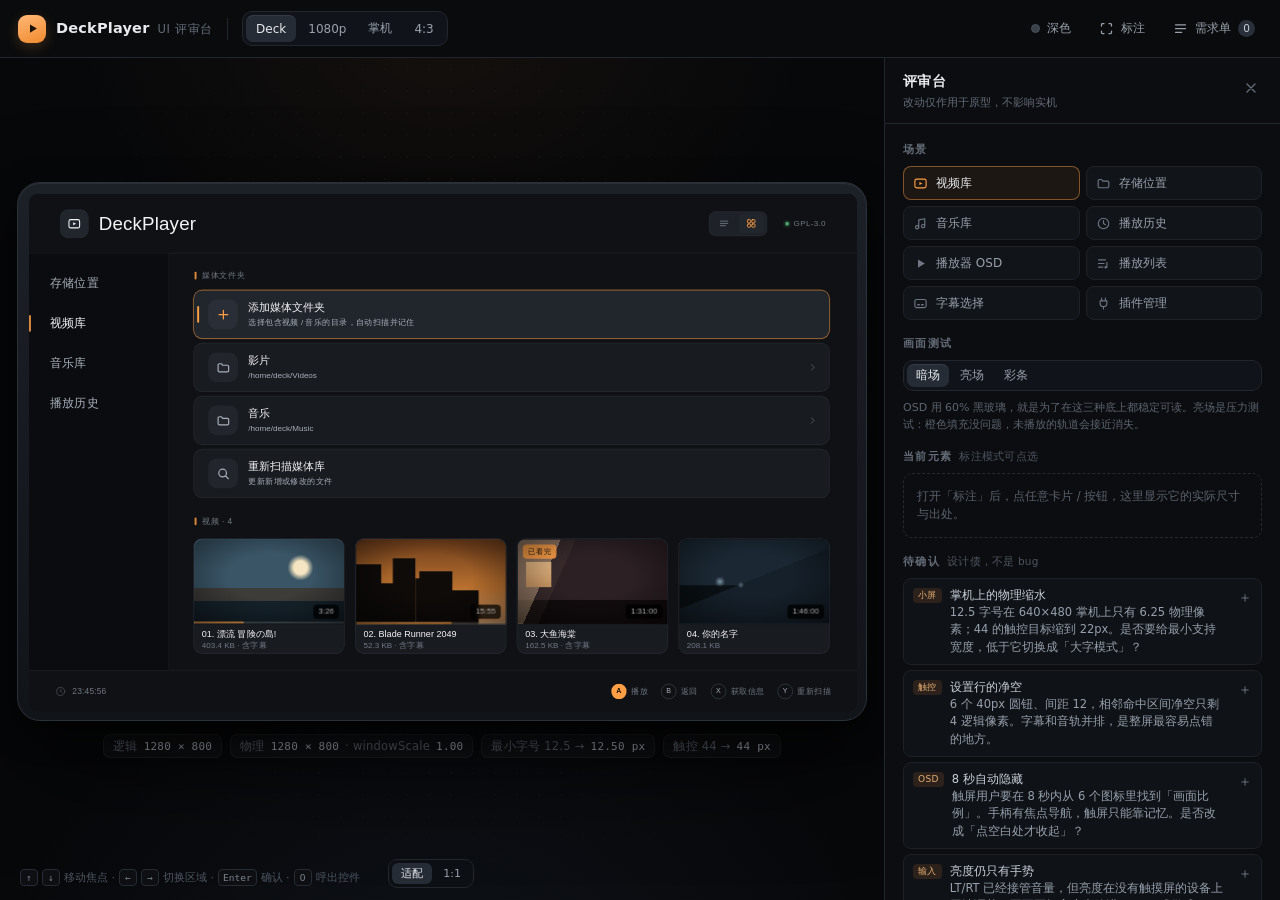
==== commit 182dc981: "UI 评审台改版：侧栏收窄、OSD 压成一行、网格布局、浅色主题 侧栏 300 → 216（1280 的 23.4% → 16.9%）。4 个条目用掉近四分之一屏宽，内容区 白丢 84px。条目高 6" ====
--- a/web/ui-review/index.html
+++ b/web/ui-review/index.html
@@ -25,7 +25,7 @@
     <div class="seg" id="deviceSeg" role="group" aria-label="设备"></div>
 
     <div class="topbar-right">
-      <button class="ghost-btn" id="themeBtn" title="切换深色 / OLED 真黑">
+      <button class="ghost-btn" id="themeBtn" title="切换深色 / OLED 真黑 / 浅色">
         <span class="dot" id="themeDot"></span><span class="lbl" id="themeLabel">深色</span>
       </button>
       <button class="ghost-btn" id="annotateBtn" title="显示尺寸标注与风险点 (N)">
--- a/web/ui-review/styles.css
+++ b/web/ui-review/styles.css
@@ -122,6 +122,7 @@
   background: #3A404A; border: 1px solid #4A515C;
 }
 .ghost-btn .dot.oled { background: #000; border-color: #545B66; }
+.ghost-btn .dot.light { background: #F2F1ED; border-color: #C6C2BA; }
 .pill-count {
   min-width: 17px; height: 17px; padding: 0 4px; border-radius: 9px;
   background: #2A303A; color: #C8CED8;
@@ -419,9 +420,19 @@
   --text-dim: #A8AFBA;
   --text-mute: #717884;
   --accent: #FF9F45;
+  --accent-rgb: 255,159,69;
   --accent-ink: #1A1208;
   --danger: #FF6B6B;
   --sidebar: #0A0C0F;
+
+  /* 语义变量：这些位置原本写死了 rgba(255,255,255,…)，
+     一旦切到浅色主题就全部消失。集中成变量后只在这里分叉。 */
+  --hairline: rgba(255,255,255,.055); /* 顶栏 / 底栏 / 侧栏分隔线 */
+  --tile: rgba(42,47,55,.55);         /* 卡片图标块、次要按钮底 */
+  --track: rgba(243,244,246,.12);     /* 进度轨道 */
+  --cell-line: rgba(43,48,56,.75);    /* 卡片描边 */
+  --focused-bg: #21252C;              /* 选中卡片底 */
+  --dialog: #14171C;                  /* 弹层底 */
 
   position: relative;
   overflow: hidden;
@@ -445,6 +456,48 @@
   --outline-strong: #333841;
   --text-mute: #6C737E;
   --sidebar: #000000;
+  --hairline: rgba(255,255,255,.05);
+  --tile: rgba(38,43,50,.55);
+  --track: rgba(243,244,246,.1);
+  --cell-line: rgba(46,52,61,.75);
+  --focused-bg: #15171B;
+  --dialog: #0D0F12;
+}
+
+/* 浅色主题：暖白而不是纯白 —— 纯白在掌机低亮度下会显得"发光"，
+   而且和橙色强调色的对比会过于刺眼。强调色同步压深，
+   否则 #FF9F45 压在 #FFF 上对比度只有 1.9:1，按钮文字读不出来。 */
+.screen[data-theme="light"] {
+  --bg: #F2F1ED;
+  --surface: #FFFFFF;
+  --surface-raised: #FFFFFF;
+  --surface-sunken: #E9E7E2;
+  --outline: #DFDCD5;
+  --outline-strong: #C6C2BA;
+  --text: #1B1A18;
+  --text-dim: #5F5C56;
+  --text-mute: #8C8880;
+  --accent: #C4650F;
+  --accent-rgb: 196,101,15;
+  --accent-ink: #FFFFFF;
+  --danger: #C0392B;
+  --sidebar: #EAE7E1;
+  --hairline: rgba(27,26,24,.09);
+  --tile: rgba(27,26,24,.055);
+  --track: rgba(27,26,24,.13);
+  --cell-line: rgba(27,26,24,.1);
+  --focused-bg: #FFF4E8;
+  --dialog: #FFFFFF;
+}
+/* 浅色下卡片靠边框区分不够：白卡压在暖灰底上几乎融在一起，
+   补一层极轻的阴影把卡片"抬"起来，比加深底色干净。 */
+.screen[data-theme="light"] .cell,
+.screen[data-theme="light"] .gcard {
+  box-shadow: 0 1px 2px rgba(27,26,24,.05), 0 2px 10px rgba(27,26,24,.045);
+}
+.screen[data-theme="light"] .cell.focused,
+.screen[data-theme="light"] .gcard.focused {
+  box-shadow: 0 0 0 1px rgba(196,101,15,.22), 0 4px 16px rgba(196,101,15,.13);
 }
 
 .screen button { cursor: pointer; }
@@ -456,7 +509,7 @@
   flex: none; height: 92px;
   display: flex; align-items: center; gap: 16px;
   padding: 0 48px;
-  border-bottom: 1px solid rgba(255,255,255,.055);
+  border-bottom: 1px solid var(--hairline);
 }
 .app-header .mark {
   width: 44px; height: 44px; border-radius: 12px;
@@ -478,21 +531,44 @@
   box-shadow: 0 0 0 3px rgba(76,158,106,.14);
 }
 
+/* 列表 / 网格切换：与版本标记同处顶栏右侧，不占内容区高度 */
+.layout-seg {
+  margin-left: auto;
+  display: flex; gap: 2px; padding: 3px;
+  border-radius: 10px;
+  background: var(--tile);
+  border: 1px solid var(--outline);
+}
+.layout-seg button {
+  width: 40px; height: 30px; border-radius: 7px;
+  display: grid; place-items: center;
+  color: var(--text-mute);
+  transition: background .12s, color .12s;
+}
+.layout-seg button:hover { color: var(--text); }
+.layout-seg button.on { background: var(--surface-raised); color: var(--accent); }
+.screen[data-theme="light"] .layout-seg button.on { background: #fff; }
+.layout-seg + .ver { margin-left: 12px; }
+
 /* 主体 */
 .app-body { flex: 1; display: flex; min-height: 0; }
 
+/* 侧栏 216 = 1280 的 16.9%。
+   原来是 300（23.4%），4 个条目右侧留一大片空，内容区被白挤掉 84px。
+   216 是「4 个汉字条目 + 32 左内边距 + 24 右内边距」的下限再加 20 的呼吸：
+   76 + 32 + 24 = 132 是硬需求，216 留了 84 的余量给将来的二级项。 */
 .sidebar {
-  flex: none; width: 300px;
-  padding: 20px 0;
+  flex: none; width: 216px;
+  padding: 18px 0;
   background: var(--sidebar);
-  display: flex; flex-direction: column; gap: 8px;
-  border-right: 1px solid rgba(255,255,255,.035);
+  display: flex; flex-direction: column; gap: 6px;
+  border-right: 1px solid var(--hairline);
 }
 .nav-item {
-  position: relative; height: 62px; flex: none;
+  position: relative; height: 56px; flex: none;
   display: flex; align-items: center;
-  padding: 0 40px 0 48px;
-  font-size: 20px; color: var(--text-dim);
+  padding: 0 24px 0 32px;
+  font-size: 19px; color: var(--text-dim);
   transition: color .1s;
 }
 .nav-item .bar {
@@ -501,12 +577,16 @@
   transition: height .12s ease;
 }
 .nav-item.active { color: var(--text); }
+.nav-item.active::after {
+  content: ""; position: absolute; inset: 5px 10px 5px 5px;
+  border-radius: 9px; background: var(--tile); z-index: -1;
+}
 .nav-item.active .bar { height: 26px; opacity: .85; }
-.nav-item.focused { color: #fff; }
+.nav-item.focused { color: var(--text); }
 .nav-item.focused .bar { height: 26px; opacity: 1; }
 .nav-item.focused::after {
-  content: ""; position: absolute; inset: 6px 12px 6px 6px;
-  border-radius: 10px; background: rgba(255,255,255,.035); z-index: -1;
+  content: ""; position: absolute; inset: 5px 10px 5px 5px;
+  border-radius: 9px; background: var(--surface-sunken); z-index: -1;
 }
 
 .main { flex: 1; min-width: 0; display: flex; flex-direction: column; }
@@ -514,10 +594,10 @@
   flex: 1; min-height: 0; overflow-y: auto;
   padding: 4px 28px 110px 24px;
   scrollbar-width: thin;
-  scrollbar-color: rgba(255,255,255,.1) transparent;
+  scrollbar-color: var(--track) transparent;
 }
 .list::-webkit-scrollbar { width: 4px; }
-.list::-webkit-scrollbar-thumb { background: rgba(255,255,255,.1); border-radius: 2px; }
+.list::-webkit-scrollbar-thumb { background: var(--track); border-radius: 2px; }
 
 /* 分组标题 */
 .section-h {
@@ -539,15 +619,14 @@
   padding: 0 18px 0 22px;
   border-radius: 14px;
   background: var(--surface);
-  border: 1px solid rgba(43,48,56,.75);
+  border: 1px solid var(--cell-line);
   display: flex; align-items: center; gap: 16px;
   transition: background .12s, border-color .12s;
 }
-.screen[data-theme="oled"] .cell { border-color: rgba(46,52,61,.75); }
 .cell.focused {
-  background: var(--surface-raised);
-  border-color: rgba(255,159,69,.65);
-  box-shadow: 0 0 0 1px rgba(255,159,69,.10);
+  background: var(--focused-bg);
+  border-color: rgba(var(--accent-rgb), .65);
+  box-shadow: 0 0 0 1px rgba(var(--accent-rgb), .10);
 }
 .cell.focused::before {
   content: ""; position: absolute; left: 5px; top: 50%;
@@ -556,9 +635,9 @@
 }
 .cell .tile {
   flex: none; width: 46px; height: 46px; border-radius: 13px;
-  background: rgba(42,47,55,.55);
+  background: var(--tile);
   display: grid; place-items: center;
-  color: rgba(168,175,186,.85);
+  color: var(--text-dim);
 }
 .cell.focused .tile { background: var(--surface-sunken); color: var(--accent); }
 .cell .body { flex: 1; min-width: 0; display: flex; flex-direction: column; gap: 3px; }
@@ -580,12 +659,120 @@
 .cell .pbar {
   position: absolute; left: 84px; right: 44px; bottom: 7px;
   height: 3px; border-radius: 2px; overflow: hidden;
-  background: rgba(243,244,246,.12);
+  background: var(--track);
 }
 .cell .pbar i {
   display: block; height: 100%; border-radius: 2px;
   background: rgba(255,159,69,.95);
 }
+
+/* ── 网格布局 ──────────────────────────────────────────────
+   卡片 234 × 176：16:9 缩略图 131.6 + 标题区 44。
+   列宽由 (1280 − 216 侧栏 − 24/28 列表内边距 − 28 网格内边距 − 48 间隙) / 4 得出，
+   所以它跟着侧栏宽度一起变；改侧栏要回来重算列宽。 */
+.grid {
+  display: grid;
+  grid-template-columns: repeat(4, 1fr);
+  gap: 20px 16px;
+  padding: 10px 14px 0;
+}
+.gcard {
+  position: relative;
+  display: flex; flex-direction: column;
+  border-radius: 14px;
+  background: var(--surface);
+  border: 1px solid var(--cell-line);
+  overflow: hidden;
+  transition: border-color .12s, box-shadow .12s, transform .12s;
+}
+.gcard.focused {
+  border-color: var(--accent);
+  box-shadow: 0 0 0 2px rgba(var(--accent-rgb), .22);
+}
+.gcard .thumb {
+  position: relative;
+  width: 100%; flex: none;
+  aspect-ratio: 16 / 9;   /* 列宽随侧栏变化，比例不能写死 */
+  background: var(--surface-sunken);
+  overflow: hidden;
+}
+.gcard .thumb .frame {
+  position: absolute; inset: 0;
+  /* 缩略图不是「第一帧」——片头黑场太常见。实机按 min(时长×0.1, 30s) 抽帧。
+     这里的四套是同一思路的示意：硬边的地平线 + 一个明确的亮源。
+     纯径向渐变会糊成色斑，必须有一条看得见的边，才像"画面"而不像"雾"。 */
+}
+/* 暗角：让色块"像画面"而不是"像色斑"的关键一层 */
+.gcard .thumb::after {
+  content: ""; position: absolute; inset: 0; pointer-events: none;
+  background: radial-gradient(78% 76% at 50% 44%, transparent 36%, rgba(0,0,0,.55) 100%);
+}
+.gcard .thumb .frame.t0 {
+  background:
+    radial-gradient(circle 20px at 71% 34%, rgba(255,236,198,.95) 0 52%, rgba(255,190,130,0) 100%),
+    linear-gradient(180deg, transparent 58%, rgba(255,182,120,.17) 58% 74%, transparent 74%),
+    linear-gradient(180deg, #3A5566 0 58%, #16232C 58% 100%);
+}
+/* 黄昏城市剪影：六个高度不同的深色竖条压出一条天际线。
+   直接堆亮色方块会像柱状图 —— 楼是"剪影"，亮的是它们背后的天光。 */
+.gcard .thumb .frame.t1 {
+  background:
+    linear-gradient(to bottom, transparent 0 30%, #0E0B09 30%) 0%   0 / 17% 100% no-repeat,
+    linear-gradient(to bottom, transparent 0 52%, #0E0B09 52%) 17%  0 / 12% 100% no-repeat,
+    linear-gradient(to bottom, transparent 0 22%, #0E0B09 22%) 29%  0 / 15% 100% no-repeat,
+    linear-gradient(to bottom, transparent 0 46%, #0E0B09 46%) 44%  0 / 10% 100% no-repeat,
+    linear-gradient(to bottom, transparent 0 38%, #0E0B09 38%) 54%  0 / 22% 100% no-repeat,
+    linear-gradient(to bottom, transparent 0 60%, #0E0B09 60%) 76%  0 / 24% 100% no-repeat,
+    linear-gradient(180deg, #6E3E1C 0%, #B8702F 56%, #E3A870 100%);
+}
+.gcard .thumb .frame.t2 {
+  background:
+    linear-gradient(180deg, #D8AF7E 0%, #C18F5E 100%) 7% 38% / 17% 30% no-repeat,
+    linear-gradient(114deg, rgba(255,214,168,.44) 0 23%, rgba(255,214,168,.05) 23% 31%, rgba(255,214,168,0) 31% 100%),
+    linear-gradient(180deg, #2C2024 0 72%, #120C0E 72% 100%);
+}
+.gcard .thumb .frame.t3 {
+  background:
+    radial-gradient(circle 8px at 27% 50%, rgba(186,216,240,.6), transparent 100%),
+    radial-gradient(circle 5px at 41% 54%, rgba(186,216,240,.4), transparent 100%),
+    linear-gradient(158deg, transparent 0 48%, #16202A 48% 100%),
+    linear-gradient(180deg, #1B2833 0 54%, #0A1014 54% 100%);
+}
+.gcard .thumb .dur {
+  position: absolute; right: 8px; bottom: 8px;
+  height: 22px; padding: 0 8px; border-radius: 6px;
+  display: grid; place-items: center;
+  background: rgba(0,0,0,.72); backdrop-filter: blur(4px);
+  color: #F3F4F6; font-size: 12px;
+  font-variant-numeric: tabular-nums; letter-spacing: .01em;
+}
+.gcard .thumb .seen {
+  position: absolute; left: 8px; top: 8px;
+  height: 22px; padding: 0 8px; border-radius: 6px;
+  display: grid; place-items: center;
+  background: rgba(255,159,69,.9); color: #1A1208;
+  font-size: 11.5px; font-weight: 500;
+}
+.gcard .thumb .pl {
+  position: absolute; left: 0; right: 0; bottom: 0; height: 3px;
+  background: rgba(255,255,255,.22);
+}
+.gcard .thumb .pl i { display: block; height: 100%; background: var(--accent); }
+.gcard .cap {
+  padding: 7px 12px 0;
+  display: flex; flex-direction: column; gap: 2px;
+  min-width: 0;
+}
+.gcard .cap .tt {
+  font-size: 14px; line-height: 18px; color: var(--text);
+  white-space: nowrap; overflow: hidden; text-overflow: ellipsis;
+}
+.gcard .cap .ss {
+  font-size: 12.5px; line-height: 15px; color: var(--text-mute);
+  white-space: nowrap; overflow: hidden; text-overflow: ellipsis;
+  padding-bottom: 4px;
+}
+
 
 /* 空态 */
 .empty-state {
@@ -595,14 +782,14 @@
 }
 .empty-state .ring {
   width: 76px; height: 76px; border-radius: 50%;
-  background: rgba(24,27,32,.9); border: 1px solid rgba(43,48,56,.9);
-  display: grid; place-items: center; color: rgba(255,159,69,.9);
+  background: var(--surface); border: 1px solid var(--cell-line);
+  display: grid; place-items: center; color: var(--accent);
   margin-bottom: 22px;
 }
 .empty-state .t { font-size: 17px; color: var(--text); }
 .empty-state .h {
   margin-top: 10px; font-size: 12.5px; line-height: 1.6;
-  color: rgba(168,175,186,.78); text-align: center; white-space: pre-line;
+  color: var(--text-dim); text-align: center; white-space: pre-line;
 }
 
 /* 底部提示栏 */
@@ -610,7 +797,7 @@
   flex: none; height: 64px;
   display: flex; align-items: center;
   padding: 0 40px;
-  border-top: 1px solid rgba(255,255,255,.055);
+  border-top: 1px solid var(--hairline);
   font-size: 13px; color: var(--text-mute);
 }
 .app-footer .clock {
@@ -645,7 +832,7 @@
 .np .t { font-size: 17px; white-space: nowrap; overflow: hidden; text-overflow: ellipsis; }
 .np .s { font-size: 12.5px; color: var(--text-dim); }
 .np .time { margin-left: auto; font-size: 14px; color: var(--text-mute); font-variant-numeric: tabular-nums; }
-.np .line { position: absolute; left: 0; right: 0; bottom: 0; height: 2px; background: rgba(255,255,255,.08); }
+.np .line { position: absolute; left: 0; right: 0; bottom: 0; height: 2px; background: var(--track); }
 .np .line i { display: block; height: 100%; background: var(--accent); }
 
 /* ── 播放器 ───────────────────────────────────────────────── */
@@ -713,11 +900,17 @@
     rgba(0,0,0,.42) 58%, rgba(0,0,0,.16) 84%, rgba(0,0,0,0) 100%);
   pointer-events: none;
 }
+/* 底栏 168（原 238）。
+   原来分三行：设置行(距底 196) / 主控行(130) / 进度条(66) / 时间(34)，
+   三条对齐轴互不相干。现在压成两行：
+     工具条 距底 124 —— 左右两端分别锚在 m 与 w−m
+     进度条 距底 58 —— 时间并进来，占进度条两端
+   底栏少掉 70px 就是画面多出来的 70px。 */
 .osd-bottom {
-  position: absolute; left: 0; right: 0; bottom: 0; height: 238px;
+  position: absolute; left: 0; right: 0; bottom: 0; height: 168px;
   background: linear-gradient(to bottom,
-    rgba(0,0,0,.06) 0%, rgba(0,0,0,.06) 26%,
-    rgba(0,0,0,.60) 60%, rgba(0,0,0,.94) 100%);
+    rgba(0,0,0,.02) 0%, rgba(0,0,0,.34) 24%,
+    rgba(0,0,0,.74) 62%, rgba(0,0,0,.95) 100%);
   pointer-events: none;
 }
 
@@ -782,11 +975,11 @@
 }
 .seek-hit.dragging .seek-knob { opacity: 1; transform: scale(1); }
 .seek-bubble {
-  position: absolute; bottom: 34px; transform: translateX(-50%);
-  height: 34px; padding: 0 14px; border-radius: 17px;
+  position: absolute; bottom: 30px; transform: translateX(-50%);
+  height: 28px; padding: 0 12px; border-radius: 14px;
   background: rgba(20,22,26,.94);
   border: 1px solid rgba(255,159,69,.47);
-  color: #fff; font-size: 15px; display: grid; place-items: center;
+  color: #fff; font-size: 13.5px; display: grid; place-items: center;
   font-variant-numeric: tabular-nums; white-space: nowrap;
 }
 
@@ -842,9 +1035,9 @@
 .dialog {
   width: 720px; max-width: calc(100% - 80px);
   border-radius: 20px; overflow: hidden;
-  background: #14171C;
-  border: 1px solid rgba(255,255,255,.09);
-  box-shadow: 0 40px 120px rgba(0,0,0,.66);
+  background: var(--dialog);
+  border: 1px solid var(--cell-line);
+  box-shadow: 0 40px 120px rgba(0,0,0,.5);
   transform: scale(.985) translateY(4px);
   transition: transform .16s cubic-bezier(.22,.61,.36,1);
 }
@@ -858,11 +1051,11 @@
   margin-left: auto; width: 34px; height: 34px; border-radius: 50%;
   display: grid; place-items: center; color: var(--text-dim);
 }
-.dialog-head .close:hover { background: rgba(255,255,255,.07); color: #fff; }
+.dialog-head .close:hover { background: var(--tile); color: var(--text); }
 .dialog-sub { padding: 0 22px 8px; font-size: 12.5px; color: var(--text-mute); }
 .dialog-list { padding: 0 8px 10px; max-height: 460px; overflow-y: auto; }
 .dialog-list::-webkit-scrollbar { width: 4px; }
-.dialog-list::-webkit-scrollbar-thumb { background: rgba(255,255,255,.1); }
+.dialog-list::-webkit-scrollbar-thumb { background: var(--track); }
 .dialog .cell { height: 64px; margin: 4px 8px; }
 .dialog .cell .tile { width: 40px; height: 40px; border-radius: 11px; }
 .dialog .cell .tile svg { width: 20px; height: 20px; }
@@ -874,10 +1067,10 @@
 }
 .dialog-foot button {
   height: 40px; padding: 0 18px; border-radius: 20px;
-  background: rgba(255,255,255,.06); color: var(--text);
-  border: 1px solid rgba(255,255,255,.1); font-size: 14px;
-}
-.dialog-foot button:hover { background: rgba(255,255,255,.1); }
+  background: var(--tile); color: var(--text);
+  border: 1px solid var(--outline); font-size: 14px;
+}
+.dialog-foot button:hover { background: var(--surface-sunken); }
 .dialog-foot button.primary { background: var(--accent); color: var(--accent-ink); border-color: transparent; font-weight: 500; }
 
 /* 插件管理全屏页 */
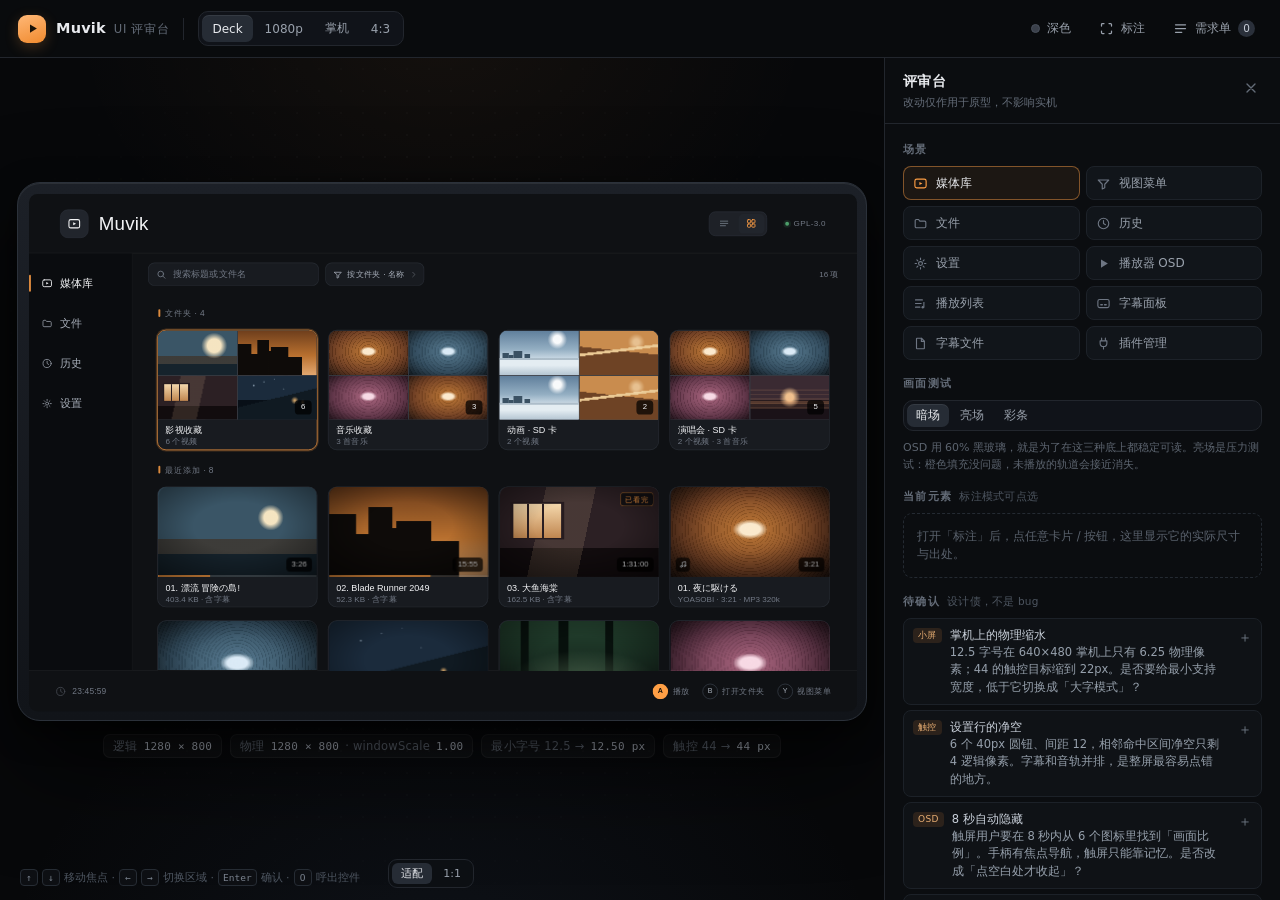
==== commit ef2c99f7: "feat: complete scraper plugin guide, release CI, bilingual README, and open source preparation - Reb" ====
--- a/web/ui-review/index.html
+++ b/web/ui-review/index.html
@@ -4,7 +4,7 @@
 <meta charset="utf-8">
 <meta name="viewport" content="width=device-width, initial-scale=1, viewport-fit=cover">
 <meta name="color-scheme" content="dark">
-<title>DeckPlayer · UI 评审台</title>
+<title>Muvik · UI 评审台</title>
 <link rel="icon" href="data:image/svg+xml,%3Csvg xmlns='http://www.w3.org/2000/svg' viewBox='0 0 32 32'%3E%3Crect width='32' height='32' rx='9' fill='%23FF9F45'/%3E%3Cpath d='M12 9.5 22 16 12 22.5Z' fill='%231A1208'/%3E%3C/svg%3E">
 <link rel="stylesheet" href="styles.css">
 </head>
@@ -17,7 +17,7 @@
       <span class="brand-mark" aria-hidden="true">
         <svg width="15" height="15" viewBox="0 0 24 24"><path d="M8 5.4 19 12 8 18.6Z" fill="currentColor"/></svg>
       </span>
-      <span class="brand-text">DeckPlayer<em>UI 评审台</em></span>
+      <span class="brand-text">Muvik<em>UI 评审台</em></span>
     </div>
 
     <div class="topbar-sep" aria-hidden="true"></div>
--- a/web/ui-review/styles.css
+++ b/web/ui-review/styles.css
@@ -1,5 +1,5 @@
 /* ============================================================
-   DeckPlayer · UI 评审台
+   Muvik · UI 评审台
    控制台自身的样式与「模拟器内」的样式分开：
    .screen 内部的所有数值 = 实机逻辑像素，1:1 对应 ui/design.hpp
    ============================================================ */
@@ -476,7 +476,9 @@
   --outline-strong: #C6C2BA;
   --text: #1B1A18;
   --text-dim: #5F5C56;
-  --text-mute: #8C8880;
+  /* #8C8880 在 #F2F1ED 上只有 ~3.5:1，12.5px 的「10 项」「路径」这类
+     辅助文字会糊掉。压到 #6E6A63 后约 5.4:1，仍在层级上低于 text-dim。 */
+  --text-mute: #6E6A63;
   --accent: #C4650F;
   --accent-rgb: 196,101,15;
   --accent-ink: #FFFFFF;
@@ -488,6 +490,7 @@
   --cell-line: rgba(27,26,24,.1);
   --focused-bg: #FFF4E8;
   --dialog: #FFFFFF;
+  --scrim: rgba(226,223,217,.68);
 }
 /* 浅色下卡片靠边框区分不够：白卡压在暖灰底上几乎融在一起，
    补一层极轻的阴影把卡片"抬"起来，比加深底色干净。 */
@@ -553,12 +556,13 @@
 /* 主体 */
 .app-body { flex: 1; display: flex; min-height: 0; }
 
-/* 侧栏 216 = 1280 的 16.9%。
-   原来是 300（23.4%），4 个条目右侧留一大片空，内容区被白挤掉 84px。
-   216 是「4 个汉字条目 + 32 左内边距 + 24 右内边距」的下限再加 20 的呼吸：
-   76 + 32 + 24 = 132 是硬需求，216 留了 84 的余量给将来的二级项。 */
+/* 侧栏 160 = 1280 的 12.5%，图标 + 文字。
+   只靠纯文字时，180 左右的宽度里汉字只占 51px，右边一大片空 —— 这正是
+   「看着还是太宽」的根源：不是数字大，是内容撑不起来。
+   加上 18px 图标之后同样的宽度有了密度，还能再收到 160。
+   低于 148 时「媒体库」会贴到内边距上，不能再窄。 */
 .sidebar {
-  flex: none; width: 216px;
+  flex: none; width: 160px;
   padding: 18px 0;
   background: var(--sidebar);
   display: flex; flex-direction: column; gap: 6px;
@@ -566,11 +570,14 @@
 }
 .nav-item {
   position: relative; height: 56px; flex: none;
-  display: flex; align-items: center;
-  padding: 0 24px 0 32px;
-  font-size: 19px; color: var(--text-dim);
+  display: flex; align-items: center; gap: 11px;
+  padding: 0 14px 0 19px;
+  font-size: 17px; color: var(--text-dim);
   transition: color .1s;
 }
+.nav-item svg { flex: none; opacity: .82; }
+.nav-item.active svg,
+.nav-item.focused svg { opacity: 1; }
 .nav-item .bar {
   position: absolute; left: 0; top: 50%; transform: translateY(-50%);
   width: 3px; height: 0; border-radius: 2px; background: var(--accent);
@@ -611,16 +618,19 @@
   background: rgba(255,159,69,.85);
 }
 
-/* 卡片行 */
+/* 卡片行。
+   2026-11：76 → 72，左侧改为 96×54（16:9）缩略图。
+   列表与网格共用同一套 .frame 渐变，只是尺寸不同 —— 两处不能各画一套，
+   否则「切到列表」会看到另一种色感，像换了个 App。 */
 .cell {
   position: relative;
-  height: 76px;
+  height: 72px;
   margin: 6px 14px;
-  padding: 0 18px 0 22px;
+  padding: 0 18px 0 18px;
   border-radius: 14px;
   background: var(--surface);
   border: 1px solid var(--cell-line);
-  display: flex; align-items: center; gap: 16px;
+  display: flex; align-items: center; gap: 14px;
   transition: background .12s, border-color .12s;
 }
 .cell.focused {
@@ -634,14 +644,40 @@
   background: var(--accent); transform: translateY(-50%);
 }
 .cell .tile {
-  flex: none; width: 46px; height: 46px; border-radius: 13px;
+  flex: none; width: 40px; height: 40px; border-radius: 12px;
   background: var(--tile);
   display: grid; place-items: center;
   color: var(--text-dim);
 }
+.cell .tile svg { width: 21px; height: 21px; }
 .cell.focused .tile { background: var(--surface-sunken); color: var(--accent); }
+
+/* 列表里的缩略图：88×50，圆角 8，压一道内描边。
+   进度条进到缩略图内部，宽度与图对齐 —— 见 app.js cell() 的注释。 */
+.cell .thumb-sm {
+  position: relative; flex: none;
+  width: 88px; height: 50px; border-radius: 8px;
+  overflow: hidden; background: var(--surface-sunken);
+  box-shadow: inset 0 0 0 1px rgba(255,255,255,.055);
+}
+.cell .thumb-sm .frame { position: absolute; inset: 0; }
+.cell.focused .thumb-sm { box-shadow: inset 0 0 0 1px rgba(var(--accent-rgb), .40); }
+.cell .thumb-sm .pbar {
+  position: absolute; left: 0; right: 0; bottom: 0;
+  height: 3px; background: rgba(0,0,0,.55);
+}
+.cell .thumb-sm .pbar i {
+  display: block; height: 100%; background: rgba(255,159,69,.96);
+}
 .cell .body { flex: 1; min-width: 0; display: flex; flex-direction: column; gap: 3px; }
-.cell.has-progress .body { transform: translateY(-3px); }
+.cell .titlerow { display: flex; align-items: center; gap: 6px; min-width: 0; }
+.cell .titlerow .title { min-width: 0; }
+/* 混排里的类型标：视频行和音乐行长得很像，只靠「3:21」分不出是短片还是歌 */
+.cell .typechip {
+  flex: none; width: 16px; height: 16px; border-radius: 4px;
+  display: grid; place-items: center;
+  background: var(--tile); color: var(--text-mute);
+}
 .cell .title {
   font-size: 17px; color: var(--text);
   white-space: nowrap; overflow: hidden; text-overflow: ellipsis;
@@ -656,20 +692,15 @@
 }
 .cell.focused .badge { color: var(--text-dim); }
 .cell .chev { flex: none; color: rgba(113,120,132,.8); display: grid; place-items: center; }
-.cell .pbar {
-  position: absolute; left: 84px; right: 44px; bottom: 7px;
-  height: 3px; border-radius: 2px; overflow: hidden;
-  background: var(--track);
-}
 .cell .pbar i {
   display: block; height: 100%; border-radius: 2px;
   background: rgba(255,159,69,.95);
 }
 
 /* ── 网格布局 ──────────────────────────────────────────────
-   卡片 234 × 176：16:9 缩略图 131.6 + 标题区 44。
-   列宽由 (1280 − 216 侧栏 − 24/28 列表内边距 − 28 网格内边距 − 48 间隙) / 4 得出，
-   所以它跟着侧栏宽度一起变；改侧栏要回来重算列宽。 */
+   列宽不写死，由 (1280 − 180 侧栏 − 52 列表内边距 − 28 网格内边距 − 48 间隙) / 4
+   得出约 243。缩略图用 aspect-ratio 跟列宽走，改侧栏不用回来重算高度。
+   一屏 3 行：800 − 92 顶栏 − 58 工具行 − 64 提示栏 ≈ 586。 */
 .grid {
   display: grid;
   grid-template-columns: repeat(4, 1fr);
@@ -707,7 +738,49 @@
   content: ""; position: absolute; inset: 0; pointer-events: none;
   background: radial-gradient(78% 76% at 50% 44%, transparent 36%, rgba(0,0,0,.55) 100%);
 }
-.gcard .thumb .frame.t0 {
+
+/* ── 文件夹：四宫格拼贴 ──────────────────────────────────────
+   文件夹没有"一张封面"。取第一个文件当封面，会让这个目录长得像那一部片；
+   四格才读得出「这里装着一堆东西」。混合目录（视频 + 音乐）靠四格的色相混搭
+   自然露出破绽 —— 全是暖橙的是影视，出现音符色的就是混的。 */
+.collage {
+  display: grid;
+  grid-template-columns: 1fr 1fr;
+  grid-template-rows: 1fr 1fr;
+  gap: 1px;
+  background: var(--hairline);
+}
+.gcard .thumb .collage { position: absolute; inset: 0; }
+/* 文件夹卡片不叠暗角：四格本来就小，再压一层暗角会糊成一块深色 */
+.foldercard .thumb::after { content: none; }
+.collage .c { position: relative; overflow: hidden; }
+.collage .c .frame { position: absolute; inset: 0; }
+/* 只有一项的文件夹：整张给它，不切成四格 */
+.collage.single { display: block; }
+.collage.single .frame { position: absolute; inset: 0; }
+.frame.empty { background: var(--surface-sunken); }
+
+/* 文件夹卡片的计数角标 */
+.fc-badge {
+  position: absolute; right: 8px; bottom: 8px;
+  min-width: 26px; height: 22px; padding: 0 7px; border-radius: 6px;
+  display: grid; place-items: center;
+  background: rgba(0,0,0,.72);
+  color: #F3F4F6; font-size: 12px;
+  font-variant-numeric: tabular-nums;
+}
+/* 列表里的文件夹：正方形拼贴，和 88×50 的视频缩略图区分开 */
+.cell .thumb-sm.collage {
+  width: 50px; height: 50px; border-radius: 8px;
+}
+/* 网格里音乐卡片的类型标 */
+.gcard .thumb .tmark {
+  position: absolute; left: 8px; bottom: 8px;
+  width: 22px; height: 22px; border-radius: 6px;
+  display: grid; place-items: center;
+  background: rgba(0,0,0,.66); color: #E7EDF5;
+}
+.frame.t0 {
   background:
     radial-gradient(circle 20px at 71% 34%, rgba(255,236,198,.95) 0 52%, rgba(255,190,130,0) 100%),
     linear-gradient(180deg, transparent 58%, rgba(255,182,120,.17) 58% 74%, transparent 74%),
@@ -715,7 +788,7 @@
 }
 /* 黄昏城市剪影：六个高度不同的深色竖条压出一条天际线。
    直接堆亮色方块会像柱状图 —— 楼是"剪影"，亮的是它们背后的天光。 */
-.gcard .thumb .frame.t1 {
+.frame.t1 {
   background:
     linear-gradient(to bottom, transparent 0 30%, #0E0B09 30%) 0%   0 / 17% 100% no-repeat,
     linear-gradient(to bottom, transparent 0 52%, #0E0B09 52%) 17%  0 / 12% 100% no-repeat,
@@ -725,18 +798,113 @@
     linear-gradient(to bottom, transparent 0 60%, #0E0B09 60%) 76%  0 / 24% 100% no-repeat,
     linear-gradient(180deg, #6E3E1C 0%, #B8702F 56%, #E3A870 100%);
 }
-.gcard .thumb .frame.t2 {
+/* 室内窗光：一扇窗 + 两条窗棂 + 落在地上的光斑。
+   原来只画了一个亮方块，缩到 234 宽就退化成一个纯色矩形 —— 必须靠「窗棂」
+   这条内部结构，才读得出是「一扇窗」而不是「一个方块」。 */
+.frame.t2 {
   background:
-    linear-gradient(180deg, #D8AF7E 0%, #C18F5E 100%) 7% 38% / 17% 30% no-repeat,
-    linear-gradient(114deg, rgba(255,214,168,.44) 0 23%, rgba(255,214,168,.05) 23% 31%, rgba(255,214,168,0) 31% 100%),
-    linear-gradient(180deg, #2C2024 0 72%, #120C0E 72% 100%);
-}
-.gcard .thumb .frame.t3 {
+    linear-gradient(90deg, transparent 0 28%, #2A1E22 28% 33%, transparent 33% 60%, #2A1E22 60% 65%, transparent 65% 100%) 12% 30% / 30% 38% no-repeat,
+    linear-gradient(180deg, #F4D8AC 0%, #C08650 100%) 12% 30% / 30% 38% no-repeat,
+    linear-gradient(180deg, #261B1F 0 100%) 10% 28% / 34% 42% no-repeat,
+    linear-gradient(102deg, transparent 0 26%, rgba(255,214,168,.13) 26% 54%, transparent 54% 100%),
+    linear-gradient(180deg, #2C2024 0 68%, #120C0E 68% 100%);
+}
+/* 音乐封面：纯径向渐变在 60px 的拼贴格里就是一团色斑，缩略图上必须有点
+   结构才认得出「这是张专辑」。唱片纹 + 中心标签，是最省像素的可辨识形。 */
+.frame.m0 {
   background:
-    radial-gradient(circle 8px at 27% 50%, rgba(186,216,240,.6), transparent 100%),
-    radial-gradient(circle 5px at 41% 54%, rgba(186,216,240,.4), transparent 100%),
-    linear-gradient(158deg, transparent 0 48%, #16202A 48% 100%),
-    linear-gradient(180deg, #1B2833 0 54%, #0A1014 54% 100%);
+    radial-gradient(11% 11% at 50% 47%, rgba(255,240,214,.95) 0 58%, rgba(255,240,214,0) 100%),
+    repeating-radial-gradient(circle at 50% 47%, rgba(0,0,0,.15) 0 1px, rgba(255,255,255,.035) 1px 5px),
+    radial-gradient(70% 74% at 50% 47%, #C0762F 0%, #6E3B1E 62%, #1E100A 100%);
+}
+.frame.m1 {
+  background:
+    radial-gradient(11% 11% at 50% 47%, rgba(230,244,255,.92) 0 58%, rgba(230,244,255,0) 100%),
+    repeating-radial-gradient(circle at 50% 47%, rgba(0,0,0,.15) 0 1px, rgba(255,255,255,.035) 1px 5px),
+    radial-gradient(70% 74% at 50% 47%, #52778E 0%, #2C4658 62%, #0A1218 100%);
+}
+.frame.m2 {
+  background:
+    radial-gradient(11% 11% at 50% 47%, rgba(255,228,238,.92) 0 58%, rgba(255,228,238,0) 100%),
+    repeating-radial-gradient(circle at 50% 47%, rgba(0,0,0,.15) 0 1px, rgba(255,255,255,.035) 1px 5px),
+    radial-gradient(70% 74% at 50% 47%, #A9617C 0%, #5E3145 62%, #180B12 100%);
+}
+/* 夜山与山下灯火：星点 + 山脊 + 暖色灯点。
+   两个孤立圆点压在一条斜线上，读不出「山」—— 加星点和更低的脊线才成形。 */
+.frame.t3 {
+  background:
+    radial-gradient(circle 2px at 20% 22%, rgba(206,228,246,.80), transparent 100%),
+    radial-gradient(circle 1.6px at 33% 14%, rgba(206,228,246,.55), transparent 100%),
+    radial-gradient(circle 1.4px at 58% 30%, rgba(206,228,246,.50), transparent 100%),
+    radial-gradient(circle 1.2px at 46% 8%,  rgba(206,228,246,.40), transparent 100%),
+    radial-gradient(circle 6px at 72% 56%, rgba(255,196,120,.90), transparent 100%),
+    radial-gradient(circle 3.5px at 82% 60%, rgba(255,196,120,.55), transparent 100%),
+    linear-gradient(166deg, transparent 0 50%, #101A22 50% 100%),
+    linear-gradient(180deg, #1B2B3C 0 56%, #080F17 56% 100%);
+}
+/* t4–t7：同样的「一条硬边 + 一个亮源」结构，换色相与构图。
+   必须比 4 张多 —— 一屏 3 行就是 8–12 张，
+   只有 4 套渐变会看出明显的循环重复，整面墙立刻变假。 */
+.frame.t4 {
+  background:
+    radial-gradient(64% 46% at 52% 66%, rgba(158,198,150,.30), transparent 72%),
+    linear-gradient(90deg, transparent 0 13%, #08110D 13% 18%, transparent 18% 37%,
+      #07100C 37% 43%, transparent 43% 66%, #08110D 66% 71%, transparent 71% 100%),
+    linear-gradient(180deg, #24422F 0%, #16281E 56%, #09120D 100%);
+}
+/* 雪原：全片最亮的一类画面。缩略图墙必须能承受一张这样的，否则真实库里
+   一出现雪景就会显得"过曝/坏了"。
+   纯亮渐变会读成"图片没加载出来"，所以给它一条真正的地平线：远处树线 +
+   地平处的雪面阴影，亮部才有参照物。 */
+.frame.t5 {
+  background:
+    radial-gradient(circle 15px at 73% 20%, rgba(255,255,255,.95) 0 40%, rgba(255,255,255,0) 100%),
+    linear-gradient(to bottom, transparent 0 50%, #3A5163 50% 62%, transparent 62%) 4%  0 / 8%  100% no-repeat,
+    linear-gradient(to bottom, transparent 0 55%, #3A5163 55% 62%, transparent 62%) 13% 0 / 6%  100% no-repeat,
+    linear-gradient(to bottom, transparent 0 46%, #3A5163 46% 62%, transparent 62%) 20% 0 / 11% 100% no-repeat,
+    linear-gradient(to bottom, transparent 0 53%, #3A5163 53% 62%, transparent 62%) 34% 0 / 7%  100% no-repeat,
+    linear-gradient(180deg, transparent 0 62%, rgba(118,142,161,.5) 62% 65%, transparent 65% 100%),
+    linear-gradient(180deg, transparent 0 62%, #E4EDF2 62% 78%, #B4C5D2 100%),
+    linear-gradient(180deg, #5F7E9B 0%, #93AEC2 42%, #C6D6E2 62%);
+}
+/* 沙丘：一道斜脊 + 背光坡 + 低角度太阳。
+   原来是一个亮矩形压在褐底上，读起来像 PPT 色块，看不出是地貌。 */
+.frame.t6 {
+  background:
+    radial-gradient(circle 13px at 72% 26%, rgba(255,235,198,.55) 0 34%, rgba(255,235,198,0) 100%),
+    linear-gradient(173deg, transparent 0 43%, #EAC994 43% 48%, transparent 48% 100%),
+    linear-gradient(186deg, transparent 0 46%, #6E4325 46% 100%),
+    linear-gradient(180deg, #C98C4E 0 58%, #A06A38 58% 100%);
+}
+.frame.t7 {
+  background:
+    radial-gradient(circle 7px at 22% 68%, rgba(255,214,150,.72), transparent 100%),
+    radial-gradient(circle 6px at 74% 64%, rgba(190,225,255,.55), transparent 100%),
+    radial-gradient(64% 26% at 50% 88%, rgba(120,180,215,.32), transparent 72%),
+    linear-gradient(180deg, #16222D 0 74%, #0B1218 74% 100%);
+}
+/* t8 / t9：给「一屏 3 行 × 4 列」补足不重复的构图。
+   只有 8 套时，10 条视频里必然有一对撞车（02 与 10 都是黄昏天际线，
+   04 与 09 都是夜山），一眼就看得出是模板循环。 */
+.frame.t8 {
+  background:
+    linear-gradient(to bottom, transparent 0 34%, #0A1018 34%) 0%   0 / 15% 100% no-repeat,
+    linear-gradient(to bottom, transparent 0 54%, #0A1018 54%) 15%  0 / 11% 100% no-repeat,
+    linear-gradient(to bottom, transparent 0 26%, #0A1018 26%) 26%  0 / 14% 100% no-repeat,
+    linear-gradient(to bottom, transparent 0 48%, #0A1018 48%) 40%  0 / 10% 100% no-repeat,
+    linear-gradient(to bottom, transparent 0 40%, #0A1018 40%) 50%  0 / 21% 100% no-repeat,
+    linear-gradient(to bottom, transparent 0 58%, #0A1018 58%) 71%  0 / 29% 100% no-repeat,
+    radial-gradient(circle 1.6px at 21% 46%, rgba(255,214,150,.85), transparent 100%),
+    radial-gradient(circle 1.4px at 31% 62%, rgba(255,214,150,.55), transparent 100%),
+    radial-gradient(circle 1.5px at 57% 52%, rgba(200,230,255,.55), transparent 100%),
+    linear-gradient(180deg, #17273A 0%, #243B52 58%, #101A26 100%);
+}
+.frame.t9 {
+  background:
+    repeating-linear-gradient(180deg, rgba(255,180,120,.10) 0 2px, transparent 2px 7px) 0 56% / 100% 44% no-repeat,
+    linear-gradient(180deg, transparent 0 56%, rgba(255,170,110,.26) 56% 64%, rgba(255,170,110,.10) 64% 76%, transparent 76% 100%),
+    radial-gradient(circle 16px at 50% 49%, rgba(255,206,150,.92) 0 36%, rgba(255,160,90,0) 100%),
+    linear-gradient(180deg, #3A2A32 0 56%, #1A1218 56% 100%);
 }
 .gcard .thumb .dur {
   position: absolute; right: 8px; bottom: 8px;
@@ -747,10 +915,16 @@
   font-variant-numeric: tabular-nums; letter-spacing: .01em;
 }
 .gcard .thumb .seen {
-  position: absolute; left: 8px; top: 8px;
+  /* 放右上：左上角在多数画面里是主体（人脸 / 光源），
+     角标压上去会直接挡住那一块的辨识度。 */
+  position: absolute; right: 8px; top: 8px;
   height: 22px; padding: 0 8px; border-radius: 6px;
   display: grid; place-items: center;
-  background: rgba(255,159,69,.9); color: #1A1208;
+  background: rgba(10,12,15,.72);
+  -webkit-backdrop-filter: blur(8px);
+  backdrop-filter: blur(8px);
+  box-shadow: inset 0 0 0 1px rgba(255,159,69,.5);
+  color: var(--accent);
   font-size: 11.5px; font-weight: 500;
 }
 .gcard .thumb .pl {
@@ -1112,6 +1286,354 @@
   background: rgba(8,12,18,.92); border: 1px solid rgba(106,166,255,.55);
   color: #A9C9FF; font: 10px/1.4 var(--font-num); white-space: nowrap;
 }
+
+/* ── 媒体库工具行 ────────────────────────────────────────────
+   搜索 / 类型 / 筛选跟着内容走，不放进全局顶栏：
+   全局顶栏是「这个 App 层面」的东西（品牌、设备、主题），
+   而「我在这一页要筛什么」是内容层面的，混在一起会让顶栏变成杂物架。 */
+#toolbar { flex: none; }
+.toolbar {
+  height: 58px;
+  display: flex; align-items: center; gap: 10px;
+  padding: 6px 28px 0 24px;
+}
+.searchbox {
+  display: flex; align-items: center; gap: 8px;
+  height: 36px; width: 264px; padding: 0 8px 0 11px;
+  border-radius: 10px;
+  background: var(--surface);
+  border: 1px solid var(--cell-line);
+  color: var(--text-mute);
+  transition: border-color .12s;
+}
+.searchbox:focus-within { border-color: rgba(var(--accent-rgb), .55); }
+.searchbox input {
+  flex: 1; min-width: 0;
+  background: none; border: 0; outline: 0;
+  color: var(--text); font-size: 14px; font-family: inherit;
+}
+.searchbox input::placeholder { color: var(--text-mute); }
+.searchbox .clear {
+  flex: none; width: 22px; height: 22px; border-radius: 50%;
+  display: grid; place-items: center;
+  color: var(--text-mute); background: var(--tile);
+  transition: opacity .12s;
+}
+.searchbox input:placeholder-shown + .clear { opacity: 0; pointer-events: none; }
+.searchbox .clear:hover { color: var(--text); }
+
+/* 视图入口：工具行上只剩搜索框和它。
+   摘要文字直接写在按钮里（「按文件夹 · 名称」），不用点开就知道当前是怎么显示的。 */
+.view-btn {
+  display: flex; align-items: center; gap: 7px;
+  height: 36px; padding: 0 9px 0 11px;
+  border-radius: 10px;
+  background: var(--surface);
+  border: 1px solid var(--cell-line);
+  color: var(--text-dim);
+  font-size: 13px;
+  transition: border-color .12s, color .12s, background .12s;
+}
+.view-btn:hover { color: var(--text); }
+.view-btn.on {
+  color: var(--text);
+  border-color: rgba(var(--accent-rgb), .62);
+  background: var(--surface-raised);
+}
+.view-btn .vb-txt { font-variant-numeric: tabular-nums; }
+.view-btn > svg:last-child { opacity: .5; }
+
+.toolbar .count {
+  margin-left: auto; font-size: 12.5px; color: var(--text-mute);
+  font-variant-numeric: tabular-nums;
+}
+
+/* ── 视图呼出菜单 ────────────────────────────────────────────
+   一次只显示「分组 / 内容 / 排序 / 筛选」四组，每组 2–4 个选项。
+
+   位置：**贴底居中**，不锚在入口下方。
+   入口在工具行最右端，锚着它往下弹，菜单就挤在右上角那一小块里，
+   和搜索框、计数贴在一起，视线落点跟内容区（左下 → 右下）对不上，
+   而且桌面上被 1600px 宽的窗口拉开后更像「飘在半空」。
+   贴底居中之后它是一条可预期的横带：拇指够得到，手柄焦点上下几格
+   就走完，也不会压住正在看的缩略图第一行。
+
+   底部留 88 = 提示栏 64 + 24 的呼吸位；宽度 460 是四组选项
+   一行放得下的最小宽度（排序组 4 项 + 标签 40 + 内边距）。 */
+/* 菜单层：整块背景淡出（压暗 + 虚化），面板成为唯一的视觉焦点。
+   只压暗不虚化时，背后的缩略图仍然清晰可读，视线会一直在墙上打转；
+   虚化之后「视图与排序」才是这一屏唯一要读的东西。 */
+.vs-layer {
+  position: absolute; inset: 0; z-index: 39;
+  pointer-events: none;
+}
+.vs-scrim {
+  position: absolute; inset: 0;
+  background: var(--scrim, rgba(4,6,10,.6));
+  backdrop-filter: blur(6px) saturate(.9);
+  -webkit-backdrop-filter: blur(6px) saturate(.9);
+  pointer-events: auto;
+  animation: vsScrimIn .2s ease;
+}
+@keyframes vsScrimIn { from { opacity: 0; } }
+
+.view-sheet {
+  position: absolute; left: 50%; bottom: 88px;
+  transform: translateX(-50%);
+  width: 460px; z-index: 40;
+  pointer-events: auto;
+  border-radius: 16px;
+  background: var(--surface);
+  border: 1px solid var(--outline-strong);
+  box-shadow: 0 -8px 60px rgba(0,0,0,.55), 0 2px 0 rgba(255,255,255,.04) inset;
+  animation: vsIn .16s cubic-bezier(.22,.61,.36,1);
+}
+@keyframes vsIn {
+  from { opacity: 0; transform: translateX(-50%) translateY(10px) scale(.985); }
+}
+/* 浅色下别用 55% 的黑投影：白面板配重阴影会糊出一圈灰边 */
+.screen[data-theme="light"] .view-sheet {
+  box-shadow: 0 -4px 28px rgba(27,26,24,.14), 0 -1px 4px rgba(27,26,24,.08);
+}
+.vs-head {
+  display: flex; align-items: center; gap: 8px;
+  padding: 12px 10px 8px 14px;
+  font-size: 14px; color: var(--text);
+}
+.vs-head svg { color: var(--text-mute); }
+.vs-head span { flex: 1; }
+.vs-close {
+  width: 26px; height: 26px; border-radius: 50%;
+  display: grid; place-items: center; color: var(--text-mute);
+}
+.vs-close:hover { background: var(--tile); color: var(--text); }
+
+.vs-row { display: flex; align-items: center; gap: 10px; padding: 5px 12px; }
+.vs-label {
+  flex: none; width: 40px;
+  font-size: 12.5px; color: var(--text-mute);
+}
+.vs-opts { flex: 1; display: flex; flex-wrap: wrap; gap: 4px; }
+.vs-opt {
+  display: flex; align-items: center; gap: 5px;
+  height: 30px; padding: 0 10px; border-radius: 8px;
+  font-size: 13px; color: var(--text-dim);
+  background: var(--tile);
+  transition: background .1s, color .1s;
+}
+.vs-opt:hover { color: var(--text); }
+.vs-opt.on {
+  background: rgba(var(--accent-rgb), .15);
+  color: var(--accent);
+}
+.vs-opt svg { flex: none; }
+
+/* 手柄焦点：菜单打开时方向键在菜单内走动，焦点必须看得出来。
+   用内描边而不是 outline，避免描边撑出 1px 让整行选项抖动。 */
+.vs-opt.focused,
+.vs-dir.focused,
+.vs-reset.focused,
+.vs-close.focused {
+  box-shadow: inset 0 0 0 2px rgba(var(--accent-rgb), .8);
+  color: var(--text);
+}
+
+.vs-foot {
+  display: flex; gap: 8px; align-items: center;
+  margin-top: 8px; padding: 10px 12px;
+  border-top: 1px solid var(--hairline);
+}
+.vs-dir {
+  display: flex; align-items: center; gap: 6px;
+  height: 32px; padding: 0 12px; border-radius: 9px;
+  background: var(--tile); font-size: 13px; color: var(--text-dim);
+}
+.vs-dir.on { color: var(--accent); }
+.vs-dir .ic-flip { display: flex; }
+.vs-dir.on .ic-flip { transform: rotate(180deg); }
+.vs-reset {
+  margin-left: auto; height: 32px; padding: 0 12px; border-radius: 9px;
+  font-size: 13px; color: var(--text-mute);
+}
+.vs-reset:hover { color: var(--text); }
+
+/* 设置项的当前值 / 开关 */
+.cell .val { flex: none; font-size: 13px; color: var(--text-mute); }
+.cell .sw {
+  position: relative; flex: none;
+  width: 42px; height: 24px; border-radius: 12px;
+  background: var(--track);
+  transition: background .14s;
+}
+.cell .sw i {
+  position: absolute; top: 3px; left: 3px;
+  width: 18px; height: 18px; border-radius: 50%;
+  background: #fff; transition: transform .16s cubic-bezier(.3,.7,.4,1);
+}
+.cell .sw.on { background: rgba(var(--accent-rgb), .92); }
+.cell .sw.on i { transform: translateX(18px); }
+
+/* 说明条：不是卡片，是给当前页面补一句上下文 */
+.note {
+  display: flex; gap: 9px; align-items: flex-start;
+  margin: 14px 28px 0 22px; padding: 11px 13px;
+  border-radius: 11px;
+  background: var(--tile);
+  font-size: 12.5px; line-height: 1.6; color: var(--text-mute);
+}
+.note svg { flex: none; margin-top: 2px; }
+
+/* ── 字幕面板 ────────────────────────────────────────────────
+   面板永远用暗色，不跟浅色主题：它浮在视频画面上，
+   浅底控件压在亮场景里会直接消失（和 ghost 按钮改底色的原因相同）。 */
+.sub-panel {
+  position: absolute; z-index: 30;
+  border-radius: 16px; overflow: hidden;
+  background: rgba(13,15,19,.94);
+  -webkit-backdrop-filter: blur(20px);
+  backdrop-filter: blur(20px);
+  border: 1px solid rgba(255,255,255,.13);
+  box-shadow: 0 26px 70px rgba(0,0,0,.62);
+  opacity: 0; transform: translateY(8px) scale(.985);
+  pointer-events: none;
+  transition: opacity .14s, transform .14s cubic-bezier(.22,.61,.36,1);
+}
+.sub-panel.on { opacity: 1; transform: none; pointer-events: auto; }
+
+.sp-head {
+  display: flex; align-items: center;
+  height: 46px; padding: 0 10px 0 16px;
+  border-bottom: 1px solid rgba(255,255,255,.07);
+}
+.sp-head > span { font-size: 15px; color: #fff; }
+.sp-x {
+  margin-left: auto; width: 28px; height: 28px; border-radius: 50%;
+  display: grid; place-items: center;
+  color: rgba(255,255,255,.55);
+}
+.sp-x:hover { background: rgba(255,255,255,.08); color: #fff; }
+
+.sp-body { padding: 6px; max-height: 252px; overflow-y: auto; }
+.sp-body::-webkit-scrollbar { width: 4px; }
+.sp-body::-webkit-scrollbar-thumb { background: rgba(255,255,255,.12); border-radius: 2px; }
+.sp-row {
+  display: flex; align-items: center; gap: 10px;
+  width: 100%; height: 44px; padding: 0 10px;
+  border-radius: 10px; text-align: left;
+  color: rgba(255,255,255,.88);
+}
+.sp-row:hover { background: rgba(255,255,255,.06); }
+.sp-row.on {
+  background: rgba(255,159,69,.14);
+  box-shadow: inset 0 0 0 1px rgba(255,159,69,.34);
+}
+.sp-ic { flex: none; width: 20px; display: grid; place-items: center; color: rgba(255,255,255,.6); }
+.sp-row.on .sp-ic { color: var(--accent); }
+.sp-tx { flex: 1; min-width: 0; display: flex; flex-direction: column; gap: 2px; }
+.sp-tx b {
+  font-size: 14px; font-weight: 400; color: #fff;
+  white-space: nowrap; overflow: hidden; text-overflow: ellipsis;
+}
+.sp-tx i {
+  font-style: normal; font-size: 11.5px; color: rgba(255,255,255,.44);
+  white-space: nowrap; overflow: hidden; text-overflow: ellipsis;
+}
+.sp-ck { flex: none; color: var(--accent); display: grid; place-items: center; }
+
+.sp-add {
+  display: flex; align-items: center; gap: 8px;
+  width: calc(100% - 12px); margin: 2px 6px 8px; height: 42px; padding: 0 10px;
+  border-radius: 10px;
+  color: var(--accent);
+  background: rgba(255,159,69,.09);
+  border: 1px dashed rgba(255,159,69,.36);
+  font-size: 13.5px;
+}
+.sp-add:hover { background: rgba(255,159,69,.16); }
+
+.sp-delay { display: flex; align-items: center; gap: 6px; padding: 0 12px 10px; }
+.sp-delay button {
+  height: 30px; padding: 0 10px; border-radius: 8px;
+  background: rgba(255,255,255,.07); color: #fff; font-size: 12.5px;
+}
+.sp-delay button:hover { background: rgba(255,255,255,.12); }
+.sp-delay .sp-dv {
+  flex: 1; text-align: center;
+  font-size: 12.5px; color: rgba(255,255,255,.6);
+  font-variant-numeric: tabular-nums;
+}
+.sp-note { padding: 0 15px 13px; font-size: 11px; line-height: 1.55; color: rgba(255,255,255,.32); }
+
+/* ── 字幕文件选择器 ────────────────────────────────────────────
+   存在的理由：实机现在是 IME 输入框，让人在掌机上手打绝对路径。
+   这个弹层替代它，默认停在当前视频目录，只列字幕扩展名。 */
+.pk-layer {
+  position: absolute; inset: 0; z-index: 40;
+  display: grid; place-items: center;
+  background: rgba(4,5,7,.66);
+  -webkit-backdrop-filter: blur(3px);
+  backdrop-filter: blur(3px);
+  opacity: 0; pointer-events: none;
+  transition: opacity .14s;
+}
+.pk-layer.on { opacity: 1; pointer-events: auto; }
+.pk {
+  width: 620px; max-width: calc(100% - 80px); max-height: 566px;
+  display: flex; flex-direction: column;
+  border-radius: 18px; overflow: hidden;
+  background: #14171C;
+  border: 1px solid rgba(255,255,255,.11);
+  box-shadow: 0 40px 120px rgba(0,0,0,.72);
+  transform: scale(.985) translateY(4px);
+  transition: transform .16s cubic-bezier(.22,.61,.36,1);
+}
+.pk-layer.on .pk { transform: none; }
+.pk-head { display: flex; align-items: flex-start; padding: 18px 16px 12px 20px; }
+.pk-t { font-size: 17px; color: #fff; }
+.pk-s { margin-top: 5px; font-size: 11.5px; color: rgba(255,255,255,.42); }
+.pk-x {
+  margin-left: auto; width: 30px; height: 30px; border-radius: 50%;
+  display: grid; place-items: center; color: rgba(255,255,255,.55);
+}
+.pk-x:hover { background: rgba(255,255,255,.08); color: #fff; }
+.pk-body { padding: 0 8px 8px; overflow-y: auto; }
+.pk-body::-webkit-scrollbar { width: 4px; }
+.pk-body::-webkit-scrollbar-thumb { background: rgba(255,255,255,.12); }
+.pk-crumb {
+  display: flex; align-items: center; gap: 6px;
+  padding: 0 12px 8px; font-size: 11.5px; color: rgba(255,255,255,.38);
+}
+.pk-row {
+  display: flex; align-items: center; gap: 12px;
+  width: 100%; height: 58px; padding: 0 12px;
+  border-radius: 11px; text-align: left; color: #fff;
+}
+.pk-row:hover { background: rgba(255,255,255,.06); }
+.pk-row.best {
+  background: rgba(255,159,69,.09);
+  box-shadow: inset 0 0 0 1px rgba(255,159,69,.30);
+}
+.pk-ic { flex: none; display: grid; place-items: center; color: rgba(255,255,255,.55); }
+.pk-row.best .pk-ic { color: var(--accent); }
+.pk-tx { flex: 1; min-width: 0; display: flex; flex-direction: column; gap: 3px; }
+.pk-tx b {
+  font-size: 14px; font-weight: 400;
+  white-space: nowrap; overflow: hidden; text-overflow: ellipsis;
+}
+.pk-tx i { font-style: normal; font-size: 11.5px; color: rgba(255,255,255,.42); }
+.pk-tag {
+  flex: none; height: 20px; padding: 0 8px; border-radius: 10px;
+  display: grid; place-items: center;
+  font-size: 11px; color: var(--accent);
+  background: rgba(255,159,69,.14);
+}
+.pk-foot {
+  display: flex; justify-content: space-between; align-items: center;
+  padding: 11px 20px 15px;
+  font-size: 11.5px; color: rgba(255,255,255,.34);
+  border-top: 1px solid rgba(255,255,255,.06);
+}
+.pk-n { font-variant-numeric: tabular-nums; }
 
 /* ── 响应式 ───────────────────────────────────────────────── */
 
